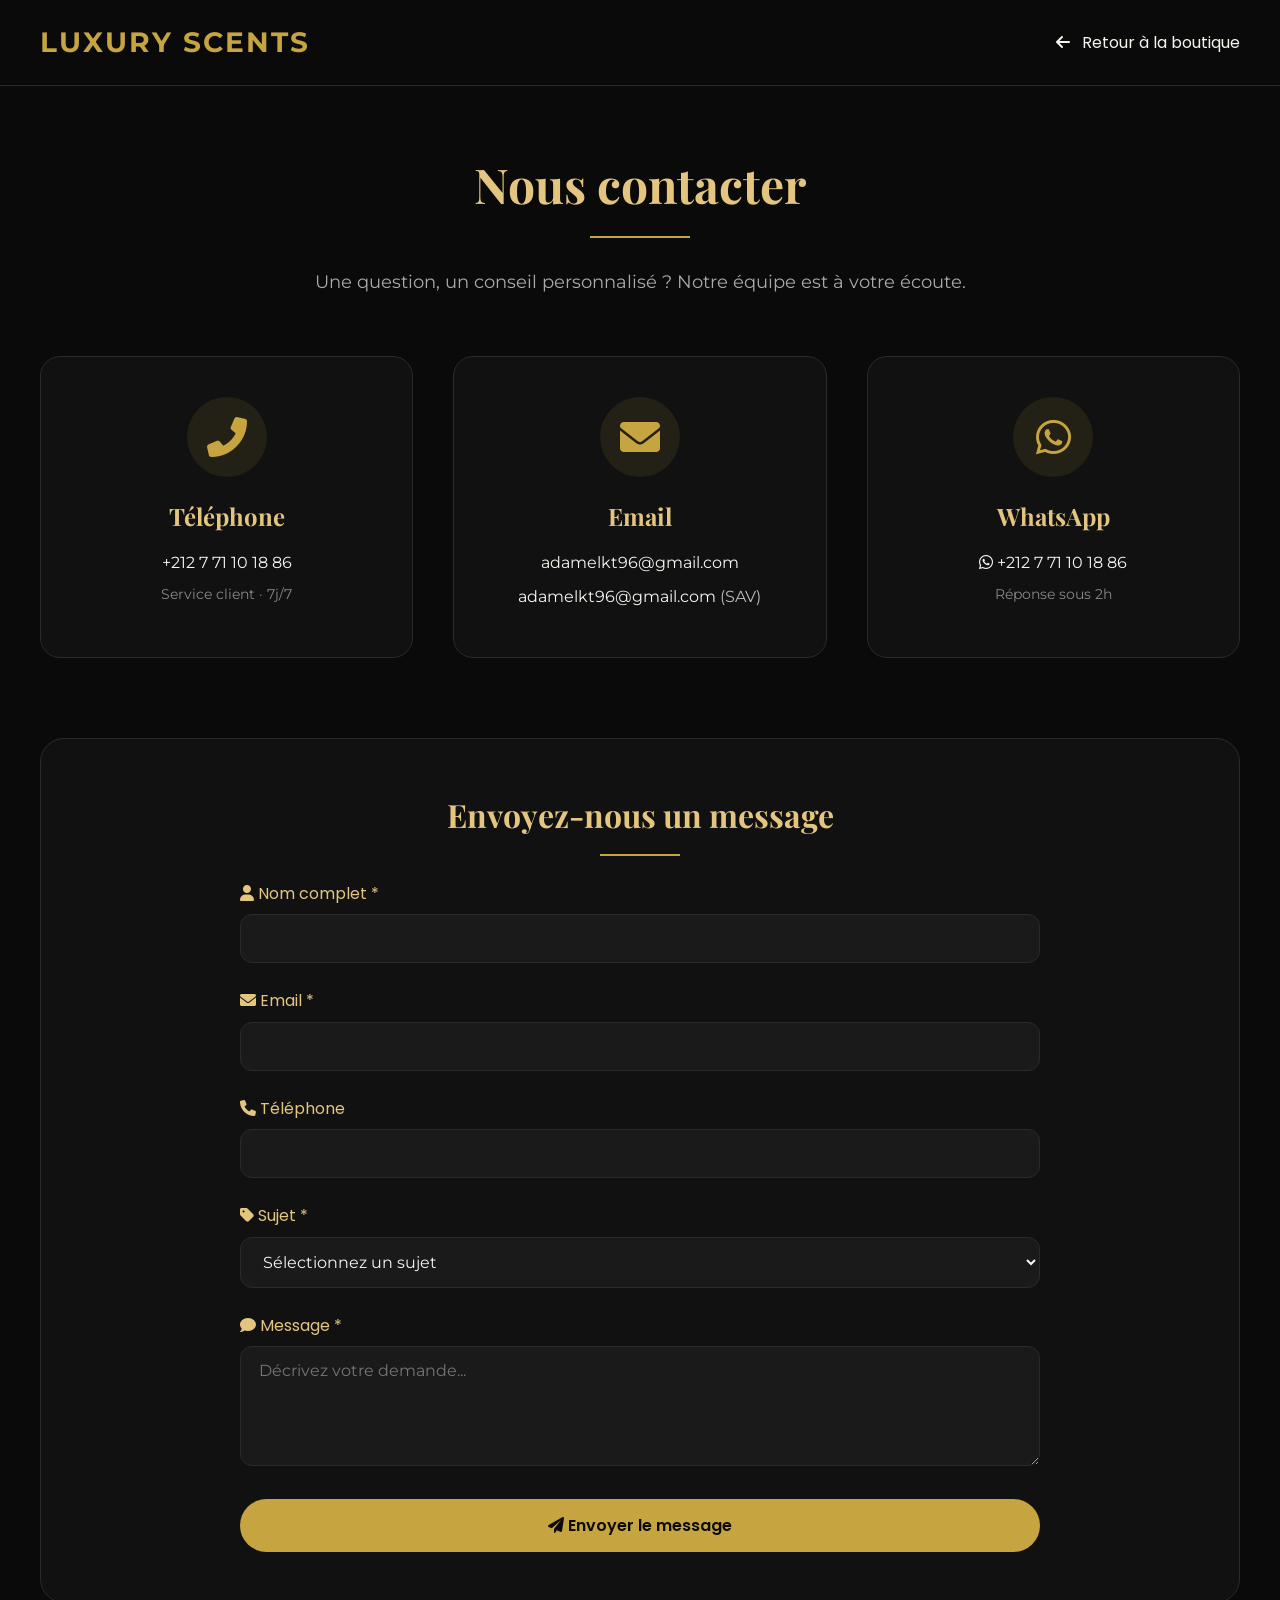
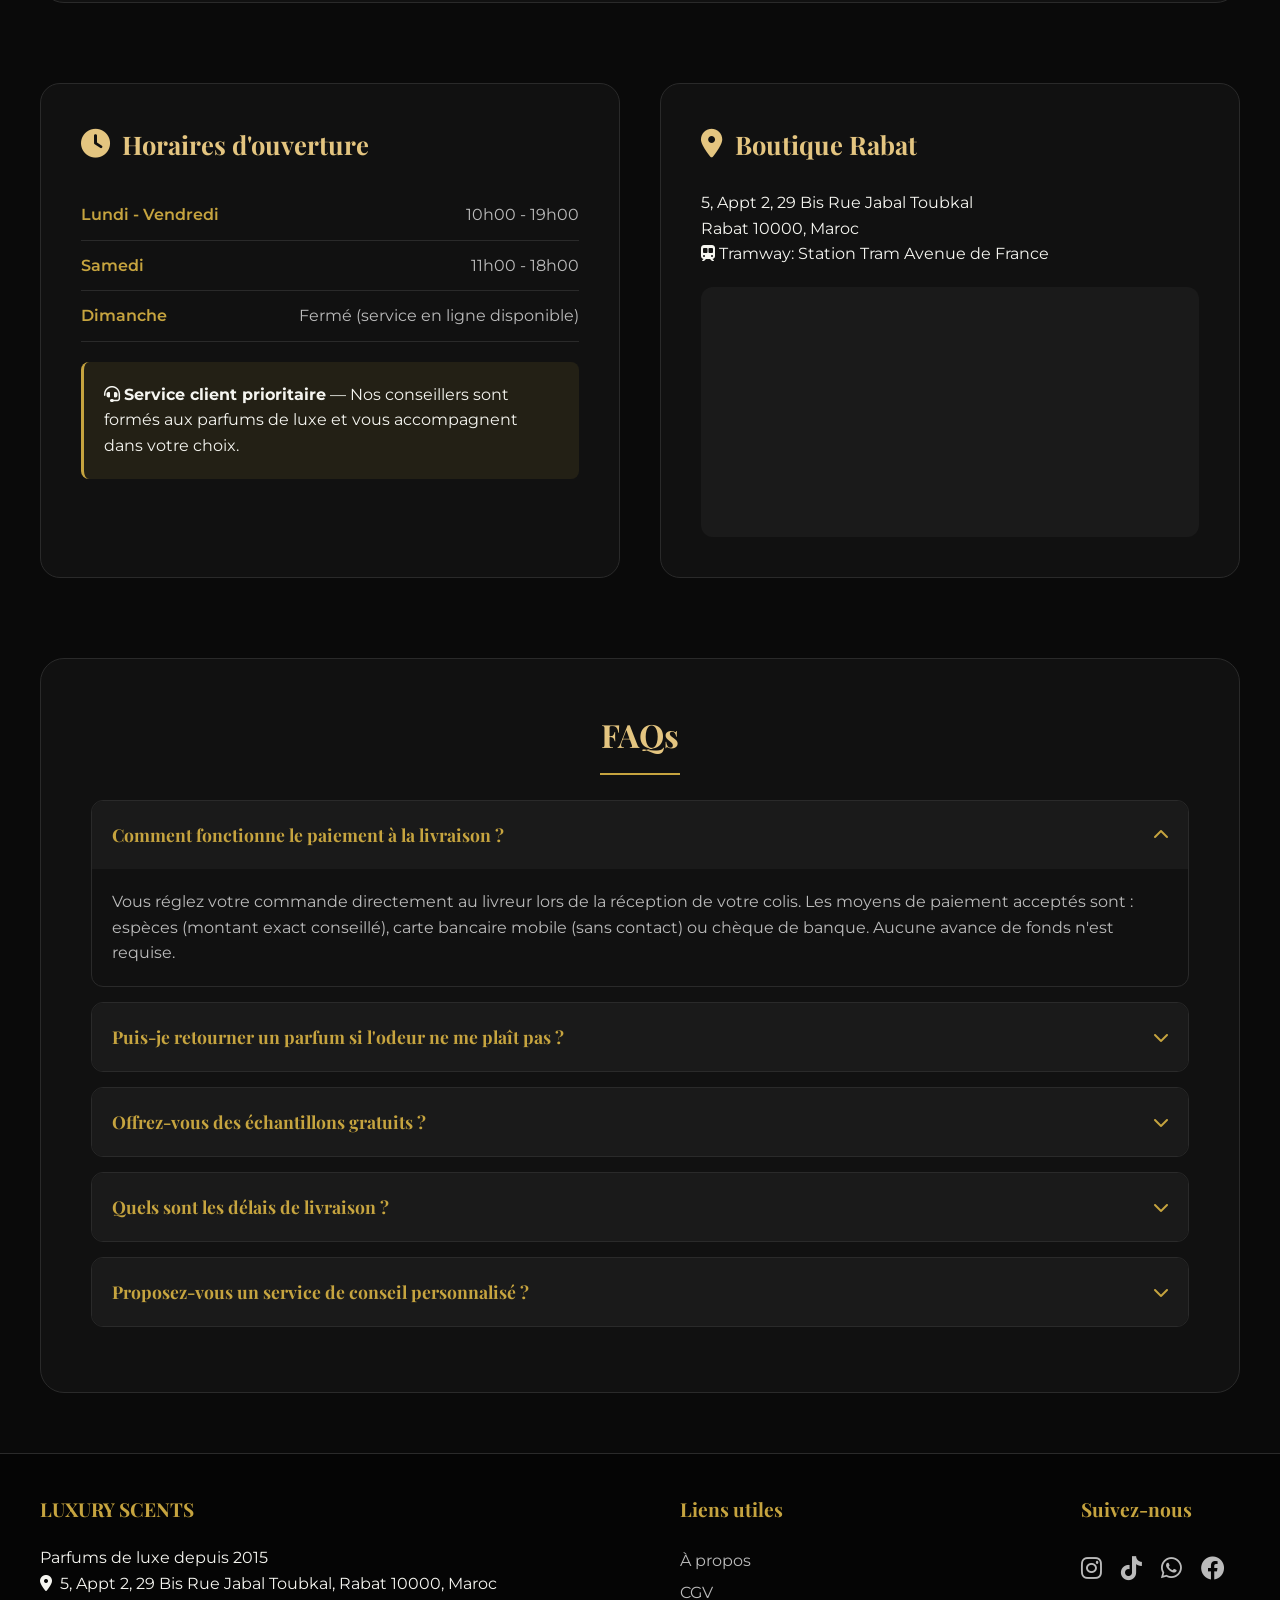
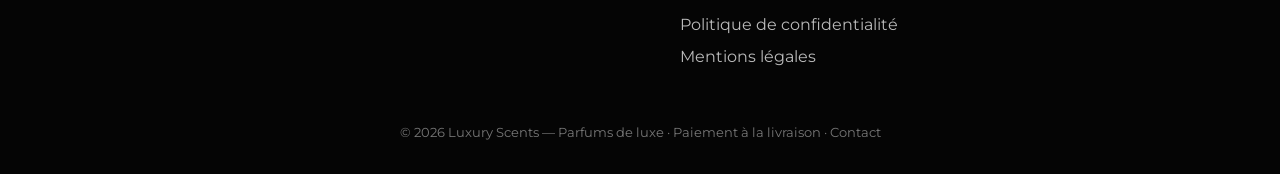
==== contact.html @ 3d1fc806 "first commit" ====
<!DOCTYPE html>
<html lang="fr">
<head>
    <meta charset="UTF-8">
    <meta name="viewport" content="width=device-width, initial-scale=1.0, user-scalable=yes">
    <title>Contact - Luxury Scents | Parfums de luxe</title>
    <!-- Google Fonts -->
    <link href="https://fonts.googleapis.com/css2?family=Playfair+Display:wght@400;500;600;700;800;900&family=Montserrat:wght@300;400;500;600;700&family=Poppins:wght@400;500;600;700&display=swap" rel="stylesheet">
    <!-- Font Awesome -->
    <link rel="stylesheet" href="https://cdnjs.cloudflare.com/ajax/libs/font-awesome/6.0.0-beta3/css/all.min.css">
    <!-- Swiper JS (pour la galerie éventuelle) -->
    <link rel="stylesheet" href="https://cdn.jsdelivr.net/npm/swiper@11/swiper-bundle.min.css" />
    <style>
        * {
            margin: 0;
            padding: 0;
            box-sizing: border-box;
        }

        body {
            background-color: #0A0A0A;
            color: #F5F5F0;
            font-family: 'Montserrat', sans-serif;
            line-height: 1.6;
        }

        h1, h2, h3, h4 {
            font-family: 'Playfair Display', serif;
        }

        /* HEADER */
        header {
            background: #0A0A0A;
            padding: 20px 40px;
            border-bottom: 1px solid #2A2A2A;
            position: sticky;
            top: 0;
            z-index: 100;
        }

        .navbar {
            display: flex;
            justify-content: space-between;
            align-items: center;
            flex-wrap: wrap;
            max-width: 1400px;
            margin: 0 auto;
        }

        .logo {
            font-size: 28px;
            font-weight: 700;
            letter-spacing: 2px;
            color: #C6A43F;
            text-decoration: none;
        }

        .logo:hover {
            color: #E4C580;
        }

        .back-link {
            color: #F5F5F0;
            text-decoration: none;
            font-family: 'Poppins', sans-serif;
            transition: 0.3s;
        }

        .back-link:hover {
            color: #C6A43F;
        }

        .back-link i {
            margin-right: 8px;
        }

        /* MAIN CONTENT */
        .contact-container {
            max-width: 1400px;
            margin: 60px auto;
            padding: 0 40px;
        }

        /* EN-TÊTE PAGE CONTACT */
        .contact-header {
            text-align: center;
            margin-bottom: 60px;
        }

        .contact-header h1 {
            font-size: 3rem;
            color: #E4C580;
            margin-bottom: 15px;
            position: relative;
            display: inline-block;
        }

        .contact-header h1:after {
            content: '';
            position: absolute;
            bottom: -15px;
            left: 50%;
            transform: translateX(-50%);
            width: 100px;
            height: 2px;
            background: #C6A43F;
        }

        .contact-header p {
            margin-top: 30px;
            color: #aaa;
            font-size: 1.1rem;
        }

        /* GRILLE CONTACT */
        .contact-grid {
            display: grid;
            grid-template-columns: repeat(3, 1fr);
            gap: 40px;
            margin-bottom: 80px;
        }

        .contact-card {
            background: #111111;
            border-radius: 20px;
            padding: 40px 30px;
            text-align: center;
            border: 1px solid #2A2A2A;
            transition: 0.3s;
        }

        .contact-card:hover {
            transform: translateY(-8px);
            border-color: #C6A43F;
            box-shadow: 0 20px 30px rgba(0,0,0,0.5);
        }

        .contact-icon {
            width: 80px;
            height: 80px;
            background: rgba(198, 164, 63, 0.1);
            border-radius: 50%;
            display: flex;
            align-items: center;
            justify-content: center;
            margin: 0 auto 20px;
        }

        .contact-icon i {
            font-size: 2.5rem;
            color: #C6A43F;
        }

        .contact-card h3 {
            font-size: 1.5rem;
            color: #E4C580;
            margin-bottom: 15px;
        }

        .contact-card p {
            color: #bbb;
            margin-bottom: 8px;
        }

        .contact-card a {
            color: #F5F5F0;
            text-decoration: none;
            transition: 0.3s;
        }

        .contact-card a:hover {
            color: #C6A43F;
        }

        /* FORMULAIRE DE CONTACT */
        .form-section {
            background: #111111;
            border-radius: 24px;
            padding: 50px;
            border: 1px solid #2A2A2A;
            margin-bottom: 80px;
        }

        .form-section h2 {
            text-align: center;
            color: #E4C580;
            font-size: 2rem;
            margin-bottom: 40px;
            position: relative;
            display: inline-block;
            width: 100%;
        }

        .form-section h2:after {
            content: '';
            position: absolute;
            bottom: -15px;
            left: 50%;
            transform: translateX(-50%);
            width: 80px;
            height: 2px;
            background: #C6A43F;
        }

        .contact-form {
            max-width: 800px;
            margin: 0 auto;
        }

        .form-group {
            margin-bottom: 25px;
        }

        .form-group label {
            display: block;
            margin-bottom: 8px;
            font-family: 'Poppins', sans-serif;
            color: #E4C580;
        }

        .form-group input,
        .form-group select,
        .form-group textarea {
            width: 100%;
            padding: 14px 18px;
            background: #1A1A1A;
            border: 1px solid #2A2A2A;
            border-radius: 12px;
            color: #F5F5F0;
            font-family: 'Montserrat', sans-serif;
            font-size: 1rem;
            transition: 0.3s;
        }

        .form-group input:focus,
        .form-group select:focus,
        .form-group textarea:focus {
            outline: none;
            border-color: #C6A43F;
            box-shadow: 0 0 0 3px rgba(198, 164, 63, 0.2);
        }

        .form-group textarea {
            resize: vertical;
            min-height: 120px;
        }

        .btn-submit {
            background: #C6A43F;
            color: #0A0A0A;
            padding: 14px 40px;
            border: none;
            border-radius: 40px;
            font-family: 'Poppins', sans-serif;
            font-weight: 600;
            font-size: 1rem;
            cursor: pointer;
            transition: 0.3s;
            width: 100%;
        }

        .btn-submit:hover {
            background: #E4C580;
            transform: translateY(-2px);
            box-shadow: 0 5px 15px rgba(198, 164, 63, 0.3);
        }

        /* HORAIRES ET BOUTIQUE */
        .info-section {
            display: grid;
            grid-template-columns: repeat(2, 1fr);
            gap: 40px;
            margin-bottom: 80px;
        }

        .info-box {
            background: #111111;
            border-radius: 20px;
            padding: 40px;
            border: 1px solid #2A2A2A;
        }

        .info-box h3 {
            color: #E4C580;
            font-size: 1.6rem;
            margin-bottom: 25px;
            display: flex;
            align-items: center;
            gap: 12px;
        }

        .info-box h3 i {
            font-size: 1.8rem;
        }

        .schedule-item {
            display: flex;
            justify-content: space-between;
            padding: 12px 0;
            border-bottom: 1px solid #2A2A2A;
        }

        .schedule-day {
            font-weight: 600;
            color: #C6A43F;
        }

        .schedule-hours {
            color: #bbb;
        }

        .highlight {
            background: rgba(198, 164, 63, 0.1);
            border-left: 3px solid #C6A43F;
            padding: 20px;
            margin-top: 20px;
            border-radius: 8px;
        }

        .map-container {
            width: 100%;
            height: 250px;
            background: #1A1A1A;
            border-radius: 12px;
            margin-top: 20px;
            overflow: hidden;
        }

        .map-container iframe {
            width: 100%;
            height: 100%;
            border: 0;
        }

        /* FAQ ACCORDION */
        .faq-section {
            background: #111111;
            border-radius: 24px;
            padding: 50px;
            border: 1px solid #2A2A2A;
        }

        .faq-section h2 {
            text-align: center;
            color: #E4C580;
            font-size: 2rem;
            margin-bottom: 40px;
            position: relative;
            display: inline-block;
            width: 100%;
        }

        .faq-section h2:after {
            content: '';
            position: absolute;
            bottom: -15px;
            left: 50%;
            transform: translateX(-50%);
            width: 80px;
            height: 2px;
            background: #C6A43F;
        }

        .faq-item {
            margin-bottom: 15px;
            border: 1px solid #2A2A2A;
            border-radius: 12px;
            overflow: hidden;
        }

        .faq-question {
            background: #1A1A1A;
            padding: 20px;
            cursor: pointer;
            display: flex;
            justify-content: space-between;
            align-items: center;
            transition: 0.3s;
        }

        .faq-question:hover {
            background: #222;
        }

        .faq-question h4 {
            color: #C6A43F;
            font-size: 1.1rem;
        }

        .faq-question i {
            color: #C6A43F;
            transition: 0.3s;
        }

        .faq-answer {
            padding: 0 20px;
            max-height: 0;
            overflow: hidden;
            transition: 0.3s;
            color: #bbb;
        }

        .faq-item.active .faq-answer {
            padding: 20px;
            max-height: 300px;
        }

        .faq-item.active .faq-question i {
            transform: rotate(180deg);
        }

        /* FOOTER */
        footer {
            background: #050505;
            padding: 40px 40px 30px;
            margin-top: 60px;
            border-top: 1px solid #2A2A2A;
        }

        .footer-content {
            display: flex;
            flex-wrap: wrap;
            justify-content: space-between;
            gap: 40px;
            max-width: 1400px;
            margin: 0 auto;
        }

        .footer-col h4 {
            color: #C6A43F;
            margin-bottom: 20px;
            font-size: 1.2rem;
        }

        .footer-col ul {
            list-style: none;
        }

        .footer-col li, .footer-col a {
            color: #bbb;
            text-decoration: none;
            line-height: 2;
            transition: 0.2s;
        }

        .footer-col a:hover {
            color: #E4C580;
        }

        .social-icons a {
            margin-right: 15px;
            font-size: 1.5rem;
        }

        .copyright {
            text-align: center;
            margin-top: 50px;
            font-size: 0.8rem;
            color: #777;
        }

        /* BOUTON RETOUR HAUT */
        .back-to-top {
            position: fixed;
            bottom: 30px;
            right: 30px;
            background: #C6A43F;
            color: #0A0A0A;
            width: 50px;
            height: 50px;
            border-radius: 50%;
            display: flex;
            align-items: center;
            justify-content: center;
            text-decoration: none;
            transition: 0.3s;
            opacity: 0;
            visibility: hidden;
            z-index: 999;
        }

        .back-to-top.show {
            opacity: 1;
            visibility: visible;
        }

        .back-to-top:hover {
            background: #E4C580;
            transform: translateY(-3px);
        }

        /* RESPONSIVE */
        @media (max-width: 1024px) {
            .contact-grid {
                grid-template-columns: repeat(2, 1fr);
            }
        }

        @media (max-width: 768px) {
            .contact-container {
                padding: 0 20px;
                margin: 40px auto;
            }
            
            .contact-header h1 {
                font-size: 2rem;
            }
            
            .contact-grid {
                grid-template-columns: 1fr;
                gap: 25px;
            }
            
            .form-section {
                padding: 30px 20px;
            }
            
            .info-section {
                grid-template-columns: 1fr;
            }
            
            .faq-section {
                padding: 30px 20px;
            }
            
            .navbar {
                flex-direction: column;
                gap: 15px;
                text-align: center;
            }
            
            .schedule-item {
                flex-direction: column;
                gap: 5px;
            }
        }
    </style>
</head>
<body>

<header>
    <div class="navbar">
        <a href="parfum.html" class="logo">LUXURY SCENTS</a>
        <a href="parfum.html" class="back-link"><i class="fas fa-arrow-left"></i> Retour à la boutique</a>
    </div>
</header>

<main class="contact-container">
    <div class="contact-header">
        <h1>Nous contacter</h1>
        <p>Une question, un conseil personnalisé ? Notre équipe est à votre écoute.</p>
    </div>

    <!-- CARTES DE CONTACT -->
    <div class="contact-grid">
        <div class="contact-card">
            <div class="contact-icon">
                <i class="fas fa-phone-alt"></i>
            </div>
            <h3>Téléphone</h3>
            <p><a href="tel:+33123456789">+212 7 71 10 18 86</a></p>
            <p style="font-size: 0.85rem; color: #888;">Service client · 7j/7</p>
        </div>

        <div class="contact-card">
            <div class="contact-icon">
                <i class="fas fa-envelope"></i>
            </div>
            <h3>Email</h3>
            <p><a href="mailto:contact@luxuryscents.com">adamelkt96@gmail.com</a></p>
            <p><a href="mailto:sav@luxuryscents.com">adamelkt96@gmail.com</a> (SAV)</p>
        </div>

        <div class="contact-card">
            <div class="contact-icon">
                <i class="fab fa-whatsapp"></i>
            </div>
            <h3>WhatsApp</h3>
<p>
    <a href="https://wa.me/212771101886" target="_blank" rel="noopener noreferrer">
        <i class="fab fa-whatsapp"></i> +212 7 71 10 18 86
    </a>
</p>            <p style="font-size: 0.85rem; color: #888;">Réponse sous 2h</p>
        </div>
    </div>

    <!-- FORMULAIRE DE CONTACT -->
    <div class="form-section">
        <h2>Envoyez-nous un message</h2>
        <form
    action="https://formsubmit.co/adamelkt96@gmail.com"
    method="POST"
    class="contact-form"
>

    <!-- Disable captcha (optional) -->
    <input type="hidden" name="_captcha" value="false">

    <!-- Redirect after successful submission -->
    <input type="hidden" name="_next" value="https://yourwebsite.com/thank-you.html">

    <div class="form-group">
        <label for="name"><i class="fas fa-user"></i> Nom complet *</label>
        <input type="text" id="name" name="Nom" required>
    </div>

    <div class="form-group">
        <label for="email"><i class="fas fa-envelope"></i> Email *</label>
        <input type="email" id="email" name="Email" required>
    </div>

    <div class="form-group">
        <label for="phone"><i class="fas fa-phone"></i> Téléphone</label>
        <input type="tel" id="phone" name="Téléphone">
    </div>

    <div class="form-group">
        <label for="subject"><i class="fas fa-tag"></i> Sujet *</label>
        <select id="subject" name="Sujet" required>
            <option value="">Sélectionnez un sujet</option>
            <option value="commande">Question sur une commande</option>
            <option value="produit">Conseil personnalisé</option>
            <option value="livraison">Livraison et paiement</option>
            <option value="retour">Retour et échange</option>
            <option value="partenariat">Partenariat ou presse</option>
            <option value="autre">Autre demande</option>
        </select>
    </div>

    <div class="form-group">
        <label for="message"><i class="fas fa-comment"></i> Message *</label>
        <textarea
            id="message"
            name="Message"
            required
            placeholder="Décrivez votre demande..."
        ></textarea>
    </div>

    <button type="submit" class="btn-submit">
        <i class="fas fa-paper-plane"></i> Envoyer le message
    </button>

</form>
    </div>

    <!-- INFOS COMPLÉMENTAIRES -->
    <div class="info-section">
        <div class="info-box">
            <h3><i class="fas fa-clock"></i> Horaires d'ouverture</h3>
            <div class="schedule-item">
                <span class="schedule-day">Lundi - Vendredi</span>
                <span class="schedule-hours">10h00 - 19h00</span>
            </div>
            <div class="schedule-item">
                <span class="schedule-day">Samedi</span>
                <span class="schedule-hours">11h00 - 18h00</span>
            </div>
            <div class="schedule-item">
                <span class="schedule-day">Dimanche</span>
                <span class="schedule-hours">Fermé (service en ligne disponible)</span>
            </div>
            <div class="highlight">
                <p><i class="fas fa-headset"></i> <strong>Service client prioritaire</strong> — Nos conseillers sont formés aux parfums de luxe et vous accompagnent dans votre choix.</p>
            </div>
        </div>

        <div class="info-box">
            <h3><i class="fas fa-map-marker-alt"></i> Boutique Rabat</h3>
            <p>5,  Appt 2, 29 Bis Rue Jabal Toubkal</p>
            <p>Rabat 10000, Maroc</p>
            <p><i class="fas fa-subway"></i> Tramway: Station Tram Avenue de France</p>
            <div class="map-container">
                <iframe src="https://www.google.com/maps/embed?pb=!1m18!1m12!1m3!1d3307.8508107086122!2d-6.853825251521239!3d33.9963656042308!2m3!1f0!2f0!3f0!3m2!1i1024!2i768!4f13.1!3m3!1m2!1s0xda76ddd24ef609b%3A0x3499fdc62dab648c!2sTUCOSO%20ACADEMY!5e0!3m2!1sfr!2sfr!4v1780842567559!5m2!1sfr!2sfr" width="600" height="450" style="border:0;" allowfullscreen="" loading="lazy" referrerpolicy="no-referrer-when-downgrade"></iframe>
            </div>
        </div>
    </div>

    <!-- FAQ SECTION -->
    <div class="faq-section">
        <h2>FAQs</h2>
        
        <div class="faq-item active">
            <div class="faq-question">
                <h4>Comment fonctionne le paiement à la livraison ?</h4>
                <i class="fas fa-chevron-down"></i>
            </div>
            <div class="faq-answer">
                <p>Vous réglez votre commande directement au livreur lors de la réception de votre colis. Les moyens de paiement acceptés sont : espèces (montant exact conseillé), carte bancaire mobile (sans contact) ou chèque de banque. Aucune avance de fonds n'est requise.</p>
            </div>
        </div>

        <div class="faq-item">
            <div class="faq-question">
                <h4>Puis-je retourner un parfum si l'odeur ne me plaît pas ?</h4>
                <i class="fas fa-chevron-down"></i>
            </div>
            <div class="faq-answer">
                <p>Oui, vous bénéficiez d'un délai de rétractation de 14 jours à compter de la réception. Le parfum doit être retourné dans son emballage d'origine, non utilisé (opercule intact). Les frais de retour sont à votre charge sauf produit défectueux.</p>
            </div>
        </div>

        <div class="faq-item">
            <div class="faq-question">
                <h4>Offrez-vous des échantillons gratuits ?</h4>
                <i class="fas fa-chevron-down"></i>
            </div>
            <div class="faq-answer">
                <p>Oui, pour toute commande supérieure à 150€, nous offrons deux échantillons au choix. Vous pouvez également acheter des coffrets découverte à partir de 29€ pour tester nos créations avant d'acheter le flacon complet.</p>
            </div>
        </div>

        <div class="faq-item">
            <div class="faq-question">
                <h4>Quels sont les délais de livraison ?</h4>
                <i class="fas fa-chevron-down"></i>
            </div>
            <div class="faq-answer">
                <p>Livraison express : 24h à 48h en France métropolitaine, 48h à 72h pour la Belgique, la Suisse et le Luxembourg. Vous êtes informé par SMS et email du créneau horaire de passage.</p>
            </div>
        </div>

        <div class="faq-item">
            <div class="faq-question">
                <h4>Proposez-vous un service de conseil personnalisé ?</h4>
                <i class="fas fa-chevron-down"></i>
            </div>
            <div class="faq-answer">
                <p>Absolument ! Nos "nez experts" sont à votre disposition par téléphone ou WhatsApp. Remplissez simplement le formulaire avec la mention "Conseil personnalisé" et nous vous rappellerons dans l'heure.</p>
            </div>
        </div>
    </div>
</main>

<footer>
    <div class="footer-content">
        <div class="footer-col">
            <h4>LUXURY SCENTS</h4>
            <p>Parfums de luxe depuis 2015</p>
            <p><i class="fas fa-map-marker-alt"></i>&nbsp;&nbsp;5, Appt 2, 29 Bis Rue Jabal Toubkal, Rabat 10000, Maroc</p>
        </div>
        <div class="footer-col">
            <h4>Liens utiles</h4>
            <ul>
                <li><a href="#">À propos</a></li>
                <li><a href="cgv.html">CGV</a></li>
                <li><a href="#">Politique de confidentialité</a></li>
                <li><a href="#">Mentions légales</a></li>
            </ul>
        </div>
        <div class="footer-col">
            <h4>Suivez-nous</h4>
            <div class="social-icons">
                <a href="#"><i class="fab fa-instagram"></i></a>
                <a href="#"><i class="fab fa-tiktok"></i></a>
                <a href="https://wa.me/212771101886" target="_blank"><i class="fab fa-whatsapp"></i></a>
                <a href="https://www.facebook.com/parfumeurwalid.ma/" target="_blank"><i class="fab fa-facebook"></i></a>
            </div>
        </div>
    </div>
    <div class="copyright">© 2026 Luxury Scents — Parfums de luxe · Paiement à la livraison · Contact</div>
</footer>

<a href="#" class="back-to-top" id="backToTop">
    <i class="fas fa-chevron-up"></i>
</a>

<script>
    // Back to top button
    const backToTop = document.getElementById('backToTop');
    
    window.addEventListener('scroll', () => {
        if (window.scrollY > 300) {
            backToTop.classList.add('show');
        } else {
            backToTop.classList.remove('show');
        }
    });
    
    backToTop.addEventListener('click', (e) => {
        e.preventDefault();
        window.scrollTo({ top: 0, behavior: 'smooth' });
    });

    // FAQ Accordion
    const faqItems = document.querySelectorAll('.faq-item');
    faqItems.forEach(item => {
        const question = item.querySelector('.faq-question');
        question.addEventListener('click', () => {
            item.classList.toggle('active');
        });
    });

    // Formulaire de contact (simulation)
    const contactForm = document.getElementById('contactForm');
    contactForm.addEventListener('submit', (e) => {
        e.preventDefault();
        const name = document.getElementById('name').value;
        alert(`✨ Merci ${name} ! Votre message a bien été envoyé. Notre équipe vous répondra sous 24h (ouvertures incluses).`);
        contactForm.reset();
    });
</script>

</body>
</html>
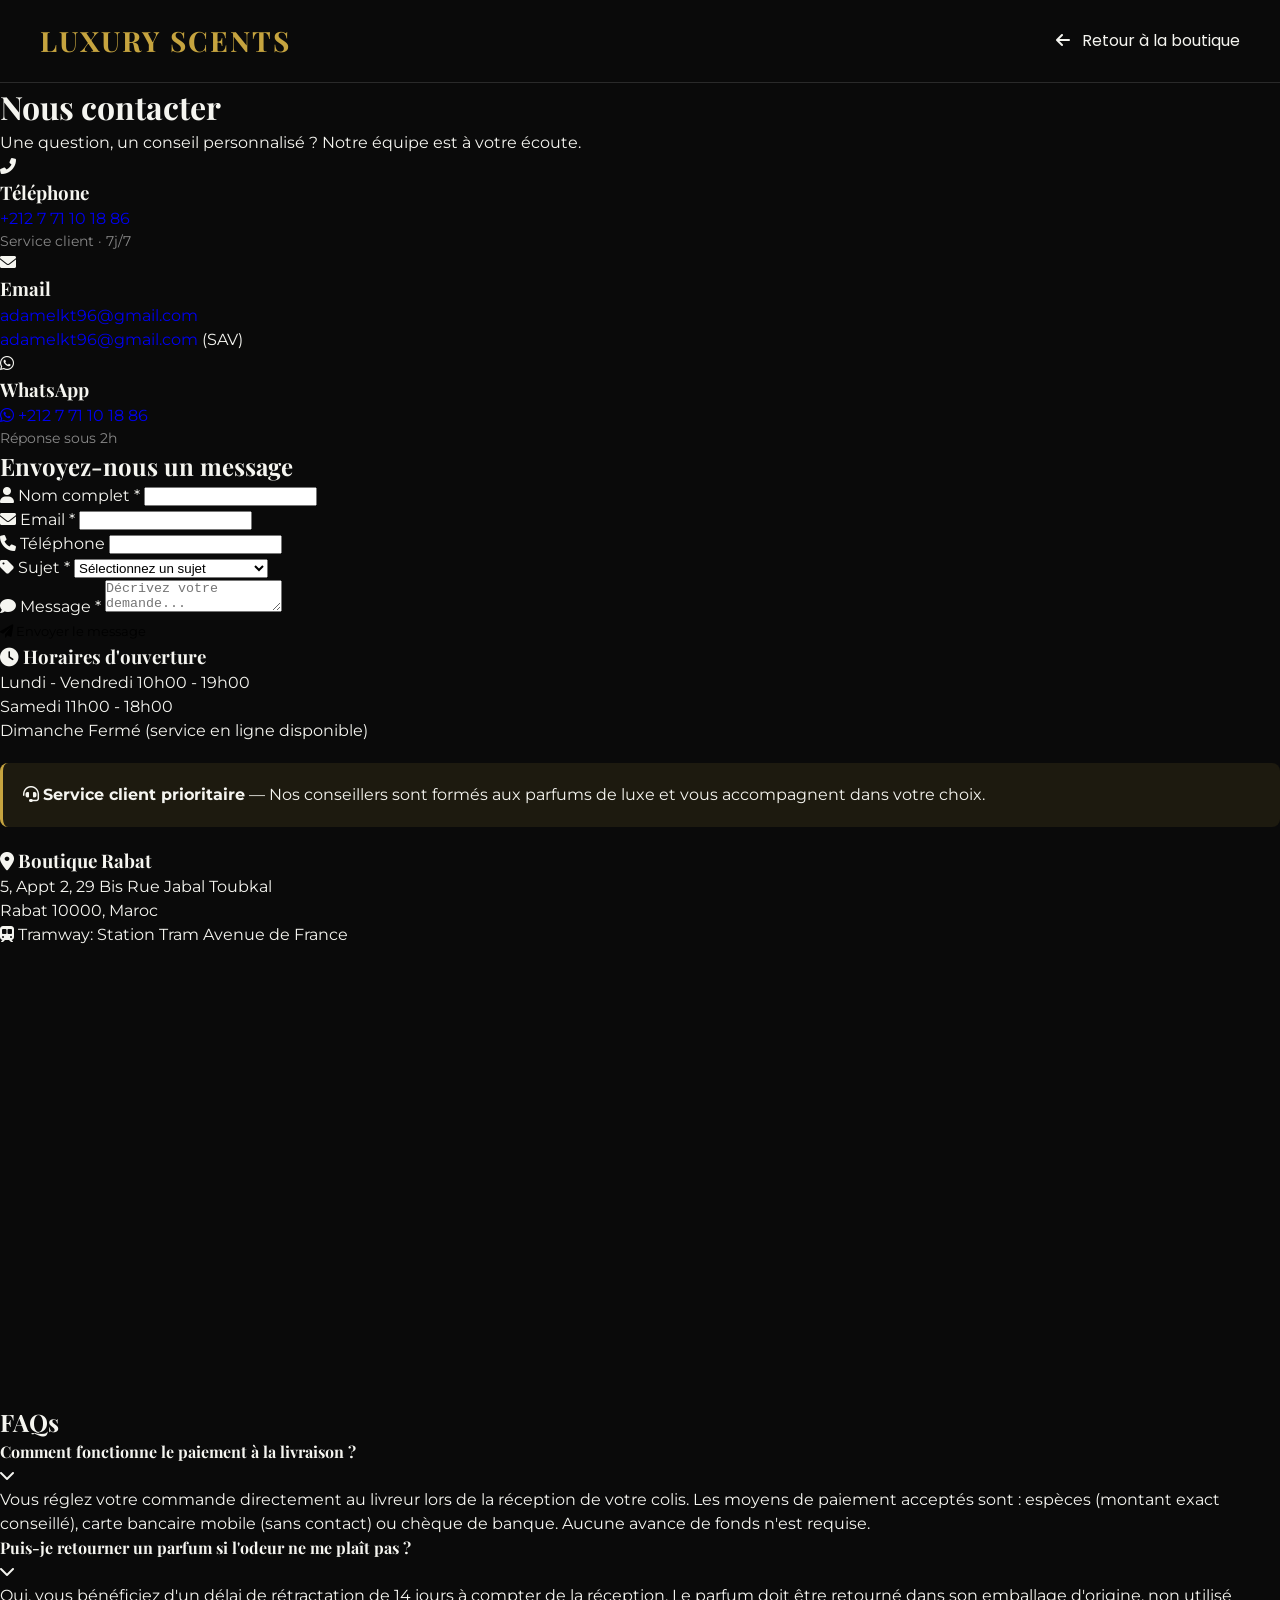
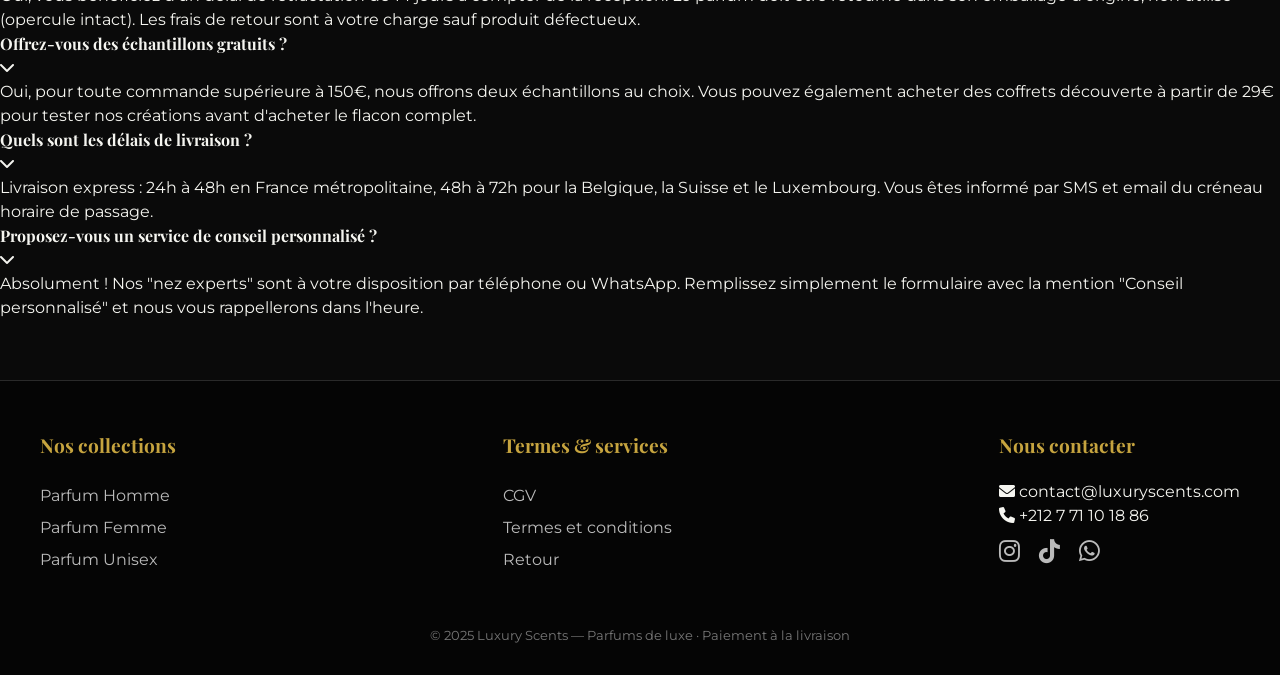
==== commit 28c83cf6: "thrid commit" ====
--- a/contact.html
+++ b/contact.html
@@ -10,531 +10,7 @@
     <link rel="stylesheet" href="https://cdnjs.cloudflare.com/ajax/libs/font-awesome/6.0.0-beta3/css/all.min.css">
     <!-- Swiper JS (pour la galerie éventuelle) -->
     <link rel="stylesheet" href="https://cdn.jsdelivr.net/npm/swiper@11/swiper-bundle.min.css" />
-    <style>
-        * {
-            margin: 0;
-            padding: 0;
-            box-sizing: border-box;
-        }
-
-        body {
-            background-color: #0A0A0A;
-            color: #F5F5F0;
-            font-family: 'Montserrat', sans-serif;
-            line-height: 1.6;
-        }
-
-        h1, h2, h3, h4 {
-            font-family: 'Playfair Display', serif;
-        }
-
-        /* HEADER */
-        header {
-            background: #0A0A0A;
-            padding: 20px 40px;
-            border-bottom: 1px solid #2A2A2A;
-            position: sticky;
-            top: 0;
-            z-index: 100;
-        }
-
-        .navbar {
-            display: flex;
-            justify-content: space-between;
-            align-items: center;
-            flex-wrap: wrap;
-            max-width: 1400px;
-            margin: 0 auto;
-        }
-
-        .logo {
-            font-size: 28px;
-            font-weight: 700;
-            letter-spacing: 2px;
-            color: #C6A43F;
-            text-decoration: none;
-        }
-
-        .logo:hover {
-            color: #E4C580;
-        }
-
-        .back-link {
-            color: #F5F5F0;
-            text-decoration: none;
-            font-family: 'Poppins', sans-serif;
-            transition: 0.3s;
-        }
-
-        .back-link:hover {
-            color: #C6A43F;
-        }
-
-        .back-link i {
-            margin-right: 8px;
-        }
-
-        /* MAIN CONTENT */
-        .contact-container {
-            max-width: 1400px;
-            margin: 60px auto;
-            padding: 0 40px;
-        }
-
-        /* EN-TÊTE PAGE CONTACT */
-        .contact-header {
-            text-align: center;
-            margin-bottom: 60px;
-        }
-
-        .contact-header h1 {
-            font-size: 3rem;
-            color: #E4C580;
-            margin-bottom: 15px;
-            position: relative;
-            display: inline-block;
-        }
-
-        .contact-header h1:after {
-            content: '';
-            position: absolute;
-            bottom: -15px;
-            left: 50%;
-            transform: translateX(-50%);
-            width: 100px;
-            height: 2px;
-            background: #C6A43F;
-        }
-
-        .contact-header p {
-            margin-top: 30px;
-            color: #aaa;
-            font-size: 1.1rem;
-        }
-
-        /* GRILLE CONTACT */
-        .contact-grid {
-            display: grid;
-            grid-template-columns: repeat(3, 1fr);
-            gap: 40px;
-            margin-bottom: 80px;
-        }
-
-        .contact-card {
-            background: #111111;
-            border-radius: 20px;
-            padding: 40px 30px;
-            text-align: center;
-            border: 1px solid #2A2A2A;
-            transition: 0.3s;
-        }
-
-        .contact-card:hover {
-            transform: translateY(-8px);
-            border-color: #C6A43F;
-            box-shadow: 0 20px 30px rgba(0,0,0,0.5);
-        }
-
-        .contact-icon {
-            width: 80px;
-            height: 80px;
-            background: rgba(198, 164, 63, 0.1);
-            border-radius: 50%;
-            display: flex;
-            align-items: center;
-            justify-content: center;
-            margin: 0 auto 20px;
-        }
-
-        .contact-icon i {
-            font-size: 2.5rem;
-            color: #C6A43F;
-        }
-
-        .contact-card h3 {
-            font-size: 1.5rem;
-            color: #E4C580;
-            margin-bottom: 15px;
-        }
-
-        .contact-card p {
-            color: #bbb;
-            margin-bottom: 8px;
-        }
-
-        .contact-card a {
-            color: #F5F5F0;
-            text-decoration: none;
-            transition: 0.3s;
-        }
-
-        .contact-card a:hover {
-            color: #C6A43F;
-        }
-
-        /* FORMULAIRE DE CONTACT */
-        .form-section {
-            background: #111111;
-            border-radius: 24px;
-            padding: 50px;
-            border: 1px solid #2A2A2A;
-            margin-bottom: 80px;
-        }
-
-        .form-section h2 {
-            text-align: center;
-            color: #E4C580;
-            font-size: 2rem;
-            margin-bottom: 40px;
-            position: relative;
-            display: inline-block;
-            width: 100%;
-        }
-
-        .form-section h2:after {
-            content: '';
-            position: absolute;
-            bottom: -15px;
-            left: 50%;
-            transform: translateX(-50%);
-            width: 80px;
-            height: 2px;
-            background: #C6A43F;
-        }
-
-        .contact-form {
-            max-width: 800px;
-            margin: 0 auto;
-        }
-
-        .form-group {
-            margin-bottom: 25px;
-        }
-
-        .form-group label {
-            display: block;
-            margin-bottom: 8px;
-            font-family: 'Poppins', sans-serif;
-            color: #E4C580;
-        }
-
-        .form-group input,
-        .form-group select,
-        .form-group textarea {
-            width: 100%;
-            padding: 14px 18px;
-            background: #1A1A1A;
-            border: 1px solid #2A2A2A;
-            border-radius: 12px;
-            color: #F5F5F0;
-            font-family: 'Montserrat', sans-serif;
-            font-size: 1rem;
-            transition: 0.3s;
-        }
-
-        .form-group input:focus,
-        .form-group select:focus,
-        .form-group textarea:focus {
-            outline: none;
-            border-color: #C6A43F;
-            box-shadow: 0 0 0 3px rgba(198, 164, 63, 0.2);
-        }
-
-        .form-group textarea {
-            resize: vertical;
-            min-height: 120px;
-        }
-
-        .btn-submit {
-            background: #C6A43F;
-            color: #0A0A0A;
-            padding: 14px 40px;
-            border: none;
-            border-radius: 40px;
-            font-family: 'Poppins', sans-serif;
-            font-weight: 600;
-            font-size: 1rem;
-            cursor: pointer;
-            transition: 0.3s;
-            width: 100%;
-        }
-
-        .btn-submit:hover {
-            background: #E4C580;
-            transform: translateY(-2px);
-            box-shadow: 0 5px 15px rgba(198, 164, 63, 0.3);
-        }
-
-        /* HORAIRES ET BOUTIQUE */
-        .info-section {
-            display: grid;
-            grid-template-columns: repeat(2, 1fr);
-            gap: 40px;
-            margin-bottom: 80px;
-        }
-
-        .info-box {
-            background: #111111;
-            border-radius: 20px;
-            padding: 40px;
-            border: 1px solid #2A2A2A;
-        }
-
-        .info-box h3 {
-            color: #E4C580;
-            font-size: 1.6rem;
-            margin-bottom: 25px;
-            display: flex;
-            align-items: center;
-            gap: 12px;
-        }
-
-        .info-box h3 i {
-            font-size: 1.8rem;
-        }
-
-        .schedule-item {
-            display: flex;
-            justify-content: space-between;
-            padding: 12px 0;
-            border-bottom: 1px solid #2A2A2A;
-        }
-
-        .schedule-day {
-            font-weight: 600;
-            color: #C6A43F;
-        }
-
-        .schedule-hours {
-            color: #bbb;
-        }
-
-        .highlight {
-            background: rgba(198, 164, 63, 0.1);
-            border-left: 3px solid #C6A43F;
-            padding: 20px;
-            margin-top: 20px;
-            border-radius: 8px;
-        }
-
-        .map-container {
-            width: 100%;
-            height: 250px;
-            background: #1A1A1A;
-            border-radius: 12px;
-            margin-top: 20px;
-            overflow: hidden;
-        }
-
-        .map-container iframe {
-            width: 100%;
-            height: 100%;
-            border: 0;
-        }
-
-        /* FAQ ACCORDION */
-        .faq-section {
-            background: #111111;
-            border-radius: 24px;
-            padding: 50px;
-            border: 1px solid #2A2A2A;
-        }
-
-        .faq-section h2 {
-            text-align: center;
-            color: #E4C580;
-            font-size: 2rem;
-            margin-bottom: 40px;
-            position: relative;
-            display: inline-block;
-            width: 100%;
-        }
-
-        .faq-section h2:after {
-            content: '';
-            position: absolute;
-            bottom: -15px;
-            left: 50%;
-            transform: translateX(-50%);
-            width: 80px;
-            height: 2px;
-            background: #C6A43F;
-        }
-
-        .faq-item {
-            margin-bottom: 15px;
-            border: 1px solid #2A2A2A;
-            border-radius: 12px;
-            overflow: hidden;
-        }
-
-        .faq-question {
-            background: #1A1A1A;
-            padding: 20px;
-            cursor: pointer;
-            display: flex;
-            justify-content: space-between;
-            align-items: center;
-            transition: 0.3s;
-        }
-
-        .faq-question:hover {
-            background: #222;
-        }
-
-        .faq-question h4 {
-            color: #C6A43F;
-            font-size: 1.1rem;
-        }
-
-        .faq-question i {
-            color: #C6A43F;
-            transition: 0.3s;
-        }
-
-        .faq-answer {
-            padding: 0 20px;
-            max-height: 0;
-            overflow: hidden;
-            transition: 0.3s;
-            color: #bbb;
-        }
-
-        .faq-item.active .faq-answer {
-            padding: 20px;
-            max-height: 300px;
-        }
-
-        .faq-item.active .faq-question i {
-            transform: rotate(180deg);
-        }
-
-        /* FOOTER */
-        footer {
-            background: #050505;
-            padding: 40px 40px 30px;
-            margin-top: 60px;
-            border-top: 1px solid #2A2A2A;
-        }
-
-        .footer-content {
-            display: flex;
-            flex-wrap: wrap;
-            justify-content: space-between;
-            gap: 40px;
-            max-width: 1400px;
-            margin: 0 auto;
-        }
-
-        .footer-col h4 {
-            color: #C6A43F;
-            margin-bottom: 20px;
-            font-size: 1.2rem;
-        }
-
-        .footer-col ul {
-            list-style: none;
-        }
-
-        .footer-col li, .footer-col a {
-            color: #bbb;
-            text-decoration: none;
-            line-height: 2;
-            transition: 0.2s;
-        }
-
-        .footer-col a:hover {
-            color: #E4C580;
-        }
-
-        .social-icons a {
-            margin-right: 15px;
-            font-size: 1.5rem;
-        }
-
-        .copyright {
-            text-align: center;
-            margin-top: 50px;
-            font-size: 0.8rem;
-            color: #777;
-        }
-
-        /* BOUTON RETOUR HAUT */
-        .back-to-top {
-            position: fixed;
-            bottom: 30px;
-            right: 30px;
-            background: #C6A43F;
-            color: #0A0A0A;
-            width: 50px;
-            height: 50px;
-            border-radius: 50%;
-            display: flex;
-            align-items: center;
-            justify-content: center;
-            text-decoration: none;
-            transition: 0.3s;
-            opacity: 0;
-            visibility: hidden;
-            z-index: 999;
-        }
-
-        .back-to-top.show {
-            opacity: 1;
-            visibility: visible;
-        }
-
-        .back-to-top:hover {
-            background: #E4C580;
-            transform: translateY(-3px);
-        }
-
-        /* RESPONSIVE */
-        @media (max-width: 1024px) {
-            .contact-grid {
-                grid-template-columns: repeat(2, 1fr);
-            }
-        }
-
-        @media (max-width: 768px) {
-            .contact-container {
-                padding: 0 20px;
-                margin: 40px auto;
-            }
-            
-            .contact-header h1 {
-                font-size: 2rem;
-            }
-            
-            .contact-grid {
-                grid-template-columns: 1fr;
-                gap: 25px;
-            }
-            
-            .form-section {
-                padding: 30px 20px;
-            }
-            
-            .info-section {
-                grid-template-columns: 1fr;
-            }
-            
-            .faq-section {
-                padding: 30px 20px;
-            }
-            
-            .navbar {
-                flex-direction: column;
-                gap: 15px;
-                text-align: center;
-            }
-            
-            .schedule-item {
-                flex-direction: column;
-                gap: 5px;
-            }
-        }
-    </style>
+    <link rel="stylesheet" href="style.css">
 </head>
 <body>
 
@@ -587,11 +63,7 @@
     <!-- FORMULAIRE DE CONTACT -->
     <div class="form-section">
         <h2>Envoyez-nous un message</h2>
-        <form
-    action="https://formsubmit.co/adamelkt96@gmail.com"
-    method="POST"
-    class="contact-form"
->
+        <form class="contact-form" action="https://formsubmit.co/e49bbc7d17294a813bf38cd49cacb6ca" method="POST">
 
     <!-- Disable captcha (optional) -->
     <input type="hidden" name="_captcha" value="false">
@@ -732,33 +204,37 @@
     </div>
 </main>
 
+<!-- FOOTER -->
 <footer>
     <div class="footer-content">
         <div class="footer-col">
-            <h4>LUXURY SCENTS</h4>
-            <p>Parfums de luxe depuis 2015</p>
-            <p><i class="fas fa-map-marker-alt"></i>&nbsp;&nbsp;5, Appt 2, 29 Bis Rue Jabal Toubkal, Rabat 10000, Maroc</p>
+            <h4>Nos collections</h4>
+            <ul>
+                <li>Parfum Homme</li>
+                <li>Parfum Femme</li>
+                <li>Parfum Unisex</li>
+            </ul>
         </div>
         <div class="footer-col">
-            <h4>Liens utiles</h4>
+            <h4>Termes & services</h4>
             <ul>
-                <li><a href="#">À propos</a></li>
-                <li><a href="cgv.html">CGV</a></li>
-                <li><a href="#">Politique de confidentialité</a></li>
-                <li><a href="#">Mentions légales</a></li>
+                <li><a href="./cgv.html">CGV</a></li>
+                <li><a href="termes.html">Termes et conditions</a></li>
+                <li><a href="retour.html">Retour</a></li>
             </ul>
         </div>
         <div class="footer-col">
-            <h4>Suivez-nous</h4>
+            <h4>Nous contacter</h4>
+            <p><i class="fas fa-envelope"></i> contact@luxuryscents.com</p>
+            <p><i class="fas fa-phone"></i> +212 7 71 10 18 86</p>
             <div class="social-icons">
                 <a href="#"><i class="fab fa-instagram"></i></a>
                 <a href="#"><i class="fab fa-tiktok"></i></a>
-                <a href="https://wa.me/212771101886" target="_blank"><i class="fab fa-whatsapp"></i></a>
-                <a href="https://www.facebook.com/parfumeurwalid.ma/" target="_blank"><i class="fab fa-facebook"></i></a>
-            </div>
-        </div>
-    </div>
-    <div class="copyright">© 2026 Luxury Scents — Parfums de luxe · Paiement à la livraison · Contact</div>
+                <a href="https://wa.me/212771101886" target="_blank" rel="noopener noreferrer"><i class="fab fa-whatsapp"></i></a>
+            </div>
+        </div>
+    </div>
+    <div class="copyright">© 2025 Luxury Scents — Parfums de luxe · Paiement à la livraison</div>
 </footer>
 
 <a href="#" class="back-to-top" id="backToTop">
--- a/style.css
+++ b/style.css
@@ -0,0 +1,984 @@
+        * {
+            margin: 0;
+            padding: 0;
+            box-sizing: border-box;
+        }
+
+        body {
+            background-color: #0A0A0A;
+            color: #F5F5F0;
+            font-family: 'Montserrat', sans-serif;
+            line-height: 1.5;
+        }
+
+        h1, h2, h3, h4, .logo, .nav-links a, .brand-slider-title {
+            font-family: 'Playfair Display', serif;
+        }
+
+        .container {
+            max-width: 1400px;
+            width: 100%;
+            margin: 0 auto;
+            padding: 0 40px;
+            text-align: center;
+        }
+
+        header {
+            background: #0A0A0A;
+            padding: 20px 40px;
+            border-bottom: 1px solid #2A2A2A;
+            position: sticky;
+            top: 0;
+            z-index: 100;
+        }
+
+        .navbar {
+            display: flex;
+            justify-content: space-between;
+            align-items: center;
+            flex-wrap: wrap;
+            max-width: 1400px;
+            margin: 0 auto;
+        }
+
+        .logo {
+            font-size: 28px;
+            font-weight: 700;
+            letter-spacing: 2px;
+            color: #C6A43F;
+            text-decoration: none;
+        }
+
+        .logo:hover {
+            color: #E4C580;
+        }
+
+        .back-link {
+            color: #F5F5F0;
+            text-decoration: none;
+            font-family: 'Poppins', sans-serif;
+            transition: 0.3s;
+        }
+
+        .back-link:hover {
+            color: #C6A43F;
+        }
+
+        .back-link i {
+            margin-right: 8px;
+        }
+
+        /* MAIN CONTENT */
+        .terms-container {
+            max-width: 1200px;
+            margin: 60px auto;
+            padding: 0 40px;
+        }
+
+        .terms-header {
+            text-align: center;
+            margin-bottom: 50px;
+        }
+
+        .terms-header h1 {
+            font-size: 3rem;
+            color: #E4C580;
+            margin-bottom: 15px;
+            position: relative;
+            display: inline-block;
+        }
+
+        .terms-header h1:after {
+            content: '';
+            position: absolute;
+            bottom: -15px;
+            left: 50%;
+            transform: translateX(-50%);
+            width: 100px;
+            height: 2px;
+            background: #C6A43F;
+        }
+
+        .last-update {
+            margin-top: 30px;
+            color: #888;
+            font-size: 0.9rem;
+        }
+
+        /* SECTIONS */
+        .terms-section {
+            background: #111111;
+            border-radius: 16px;
+            padding: 30px;
+            margin-bottom: 30px;
+            border: 1px solid #2A2A2A;
+            transition: 0.3s;
+        }
+
+        .terms-section:hover {
+            border-color: #C6A43F;
+            transform: translateY(-2px);
+        }
+
+        .terms-section h2 {
+            color: #C6A43F;
+            font-size: 1.8rem;
+            margin-bottom: 20px;
+            display: flex;
+            align-items: center;
+            gap: 12px;
+        }
+
+        .terms-section h2 i {
+            font-size: 1.6rem;
+        }
+
+        .terms-section h3 {
+            color: #E4C580;
+            font-size: 1.3rem;
+            margin: 20px 0 10px 0;
+        }
+
+        .terms-section p {
+            margin-bottom: 15px;
+            color: #ddd;
+        }
+
+        .terms-section ul, .terms-section ol {
+            margin: 15px 0 15px 30px;
+            color: #ddd;
+        }
+
+        .terms-section li {
+            margin-bottom: 8px;
+        }
+
+        .highlight {
+            background: rgba(198, 164, 63, 0.1);
+            border-left: 3px solid #C6A43F;
+            padding: 20px;
+            margin: 20px 0;
+            border-radius: 8px;
+        }
+
+        /* FOOTER */
+        footer {
+            background: #050505;
+            padding: 40px 40px 30px;
+            margin-top: 60px;
+            border-top: 1px solid #2A2A2A;
+        }
+
+        .footer-content {
+            display: flex;
+            flex-wrap: wrap;
+            justify-content: space-between;
+            gap: 40px;
+            max-width: 1400px;
+            margin: 0 auto;
+        }
+
+        .footer-col h4 {
+            color: #C6A43F;
+            margin-bottom: 20px;
+            font-size: 1.2rem;
+        }
+
+        .footer-col ul {
+            list-style: none;
+        }
+
+        .footer-col li, .footer-col a {
+            color: #bbb;
+            text-decoration: none;
+            line-height: 2;
+            transition: 0.2s;
+        }
+
+        .footer-col a:hover {
+            color: #E4C580;
+        }
+
+        .social-icons a {
+            margin-right: 15px;
+            font-size: 1.5rem;
+        }
+
+        .copyright {
+            text-align: center;
+            margin-top: 50px;
+            font-size: 0.8rem;
+            color: #777;
+        }
+
+        /* BACK TO TOP */
+        .back-to-top {
+            position: fixed;
+            bottom: 30px;
+            right: 30px;
+            background: #C6A43F;
+            color: #0A0A0A;
+            width: 50px;
+            height: 50px;
+            border-radius: 50%;
+            display: flex;
+            align-items: center;
+            justify-content: center;
+            text-decoration: none;
+            transition: 0.3s;
+            opacity: 0;
+            visibility: hidden;
+            z-index: 999;
+        }
+
+        .back-to-top.show {
+            opacity: 1;
+            visibility: visible;
+        }
+
+        .back-to-top:hover {
+            background: #E4C580;
+            transform: translateY(-3px);
+        }
+
+        @media (max-width: 768px) {
+            .terms-container {
+                padding: 0 20px;
+                margin: 40px auto;
+            }
+            .terms-header h1 {
+                font-size: 2rem;
+            }
+            .terms-section {
+                padding: 20px;
+            }
+            .terms-section h2 {
+                font-size: 1.4rem;
+            }
+            .navbar {
+                flex-direction: column;
+                gap: 15px;
+                text-align: center;
+            }
+        }
+        .back-link {
+            color: #F5F5F0;
+            text-decoration: none;
+            font-family: 'Poppins', sans-serif;
+            transition: 0.3s;
+        }
+
+        .back-link:hover {
+            color: #C6A43F;
+        }
+
+        .back-link i {
+            margin-right: 8px;
+        }
+
+        /* MAIN CONTENT */
+        .retour-container {
+            max-width: 1200px;
+            margin: 60px auto;
+            padding: 0 40px;
+        }
+
+        .retour-header {
+            text-align: center;
+            margin-bottom: 50px;
+        }
+
+        .retour-header h1 {
+            font-size: 3rem;
+            color: #E4C580;
+            margin-bottom: 15px;
+            position: relative;
+            display: inline-block;
+        }
+
+        .retour-header h1:after {
+            content: '';
+            position: absolute;
+            bottom: -15px;
+            left: 50%;
+            transform: translateX(-50%);
+            width: 100px;
+            height: 2px;
+            background: #C6A43F;
+        }
+
+        .last-update {
+            margin-top: 30px;
+            color: #888;
+            font-size: 0.9rem;
+        }
+
+        /* SECTIONS */
+        .retour-section {
+            background: #111111;
+            border-radius: 16px;
+            padding: 30px;
+            margin-bottom: 30px;
+            border: 1px solid #2A2A2A;
+            transition: 0.3s;
+        }
+
+        .retour-section:hover {
+            border-color: #C6A43F;
+            transform: translateY(-2px);
+        }
+
+        .retour-section h2 {
+            color: #C6A43F;
+            font-size: 1.8rem;
+            margin-bottom: 20px;
+            display: flex;
+            align-items: center;
+            gap: 12px;
+        }
+
+        .retour-section h2 i {
+            font-size: 1.6rem;
+        }
+
+        .retour-section h3 {
+            color: #E4C580;
+            font-size: 1.3rem;
+            margin: 20px 0 10px 0;
+        }
+
+        .retour-section p {
+            margin-bottom: 15px;
+            color: #ddd;
+        }
+
+        .retour-section ul, .retour-section ol {
+            margin: 15px 0 15px 30px;
+            color: #ddd;
+        }
+
+        .retour-section li {
+            margin-bottom: 8px;
+        }
+
+        .highlight {
+            background: rgba(198, 164, 63, 0.1);
+            border-left: 3px solid #C6A43F;
+            padding: 20px;
+            margin: 20px 0;
+            border-radius: 8px;
+        }
+
+        .steps-grid {
+            display: grid;
+            grid-template-columns: repeat(auto-fit, minmax(250px, 1fr));
+            gap: 20px;
+            margin: 30px 0;
+        }
+
+        .step-card {
+            background: #1A1A1A;
+            padding: 20px;
+            border-radius: 12px;
+            text-align: center;
+            border: 1px solid #2A2A2A;
+        }
+
+        .step-card i {
+            font-size: 2rem;
+            color: #C6A43F;
+            margin-bottom: 10px;
+        }
+
+        .step-card h4 {
+            color: #E4C580;
+            margin-bottom: 10px;
+        }
+
+        /* FOOTER */
+        footer {
+            background: #050505;
+            padding: 40px 40px 30px;
+            margin-top: 60px;
+            border-top: 1px solid #2A2A2A;
+        }
+
+        .footer-content {
+            display: flex;
+            flex-wrap: wrap;
+            justify-content: space-between;
+            gap: 40px;
+            max-width: 1400px;
+            margin: 0 auto;
+        }
+
+        .footer-col h4 {
+            color: #C6A43F;
+            margin-bottom: 20px;
+            font-size: 1.2rem;
+        }
+
+        .footer-col ul {
+            list-style: none;
+        }
+
+        .footer-col li, .footer-col a {
+            color: #bbb;
+            text-decoration: none;
+            line-height: 2;
+            transition: 0.2s;
+        }
+
+        .footer-col a:hover {
+            color: #E4C580;
+        }
+
+        .social-icons a {
+            margin-right: 15px;
+            font-size: 1.5rem;
+        }
+
+        .copyright {
+            text-align: center;
+            margin-top: 50px;
+            font-size: 0.8rem;
+            color: #777;
+        }
+
+        /* BACK TO TOP */
+        .back-to-top {
+            position: fixed;
+            bottom: 30px;
+            right: 30px;
+            background: #C6A43F;
+            color: #0A0A0A;
+            width: 50px;
+            height: 50px;
+            border-radius: 50%;
+            display: flex;
+            align-items: center;
+            justify-content: center;
+            text-decoration: none;
+            transition: 0.3s;
+            opacity: 0;
+            visibility: hidden;
+            z-index: 999;
+        }
+
+        .back-to-top.show {
+            opacity: 1;
+            visibility: visible;
+        }
+
+        .back-to-top:hover {
+            background: #E4C580;
+            transform: translateY(-3px);
+        }
+
+        @media (max-width: 768px) {
+            .retour-container {
+                padding: 0 20px;
+                margin: 40px auto;
+            }
+            .retour-header h1 {
+                font-size: 2rem;
+            }
+            .retour-section {
+                padding: 20px;
+            }
+            .retour-section h2 {
+                font-size: 1.4rem;
+            }
+            .navbar {
+                flex-direction: column;
+                gap: 15px;
+                text-align: center;
+            }
+        }
+        /* ========== HEADER / NAVIGATION ========== */
+        header {
+            background: #0A0A0A;
+            padding: 20px 40px;
+            border-bottom: 1px solid #2A2A2A;
+            position: sticky;
+            top: 0;
+            z-index: 100;
+        }
+
+        .navbar {
+            display: flex;
+            justify-content: space-between;
+            align-items: center;
+            flex-wrap: wrap;
+            max-width: 1400px;
+            margin: 0 auto;
+        }
+
+        .logo {
+            font-size: 28px;
+            font-weight: 700;
+            letter-spacing: 2px;
+            color: #C6A43F;
+        }
+        .logo-home {
+            font-size: 28px;
+            font-weight: 700;
+            letter-spacing: 2px;
+            color: #C6A43F;
+            text-decoration: none;
+        }
+
+        .nav-links {
+            display: flex;
+            gap: 32px;
+            list-style: none;
+        }
+
+        .nav-links li {
+            position: relative;
+        }
+
+        .nav-links a {
+            text-decoration: none;
+            color: #F5F5F0;
+            font-family: 'Poppins', sans-serif;
+            font-weight: 500;
+            transition: 0.3s;
+        }
+
+        .nav-links a:hover, .dropdown:hover .dropbtn {
+            color: #C6A43F;
+        }
+
+        /* FIX DROPDOWN */
+        .dropdown {
+            position: relative;
+            display: inline-block;
+        }
+        
+        .nav-links li.dropdown:hover .dropdown-content {
+            display: block;
+        }
+        
+        .dropdown-content {
+            display: none;
+            position: absolute;
+            background-color: #111;
+            top: 100%;
+            left: 0;
+            min-width: 180px;
+            box-shadow: 0 8px 16px rgba(0,0,0,0.5);
+            z-index: 100;
+            border-radius: 4px;
+            padding-top: 10px;
+        }
+        
+        .dropdown-content::before {
+            content: '';
+            position: absolute;
+            top: -10px;
+            left: 0;
+            width: 100%;
+            height: 10px;
+            background: transparent;
+        }
+
+        .dropdown-content a {
+            color: #F5F5F0;
+            padding: 12px 16px;
+            display: block;
+            font-family: 'Montserrat', sans-serif;
+            white-space: nowrap;
+        }
+
+        .dropdown-content a:hover {
+            background: #1A1A1A;
+            color: #C6A43F;
+        }
+
+        .dropdown:hover .dropdown-content,
+        .dropdown-content:hover {
+            display: block;
+        }
+
+        /* ========== HERO SECTION ========== */
+        .hero {
+            background-image: url('https://images.unsplash.com/photo-1718466044521-d38654f3ba0a?q=80&w=1073&auto=format&fit=crop&ixlib=rb-4.1.0&ixid=M3wxMjA3fDB8MHxwaG90by1wYWdlfHx8fGVufDB8fHx8fA%3D%3D');
+            background-size: cover;
+            background-position: center 30%;
+            height: 85vh;
+            display: flex;
+            align-items: center;
+            justify-content: center;
+            text-align: center;
+            position: relative;
+        }
+        a{
+            text-decoration: none;
+        }
+        .hero::before {
+            content: '';
+            position: absolute;
+            top: 0;
+            left: 0;
+            width: 100%;
+            height: 100%;
+            background: rgba(0,0,0,0.45);
+        }
+
+        .hero-content {
+            position: relative;
+            z-index: 2;
+            width: 100%;
+            max-width: 1200px;
+            margin: 0 auto;
+            text-align: center;
+        }
+
+        .hero h1 {
+            font-size: 4.2rem;
+            letter-spacing: 3px;
+            font-weight: 800;
+            text-shadow: 2px 2px 15px rgba(0,0,0,0.7);
+        }
+
+        .hero p {
+            font-size: 1.3rem;
+            margin-top: 20px;
+            font-family: 'Montserrat', sans-serif;
+            letter-spacing: 1px;
+        }
+
+        /* SECTION TITRES CENTRES */
+        .section-title {
+            text-align: center;
+            font-size: 2.5rem;
+            margin-bottom: 50px;
+            color: #E4C580;
+            letter-spacing: 1px;
+            display: inline-block;
+            position: relative;
+        }
+
+        .section-title:after {
+            content: '';
+            position: absolute;
+            bottom: -15px;
+            left: 50%;
+            transform: translateX(-50%);
+            width: 80px;
+            height: 2px;
+            background: #C6A43F;
+        }
+
+        /* SLIDER MARQUES HORIZONTAL */
+        .brands-slider-wrapper {
+            width: 100%;
+            background: #111111;
+            padding: 50px 0;
+            border-top: 1px solid #2A2A2A;
+            border-bottom: 1px solid #2A2A2A;
+        }
+
+        .brand-slider {
+            width: 100%;
+            max-width: 1400px;
+            margin: 0 auto;
+            overflow: hidden;
+        }
+
+        .brand-slider .swiper-slide {
+            text-align: center;
+            font-size: 28px;
+            font-weight: 600;
+            color: #C6A43F;
+            font-family: 'Playfair Display', serif;
+            opacity: 0.7;
+            transition: 0.2s;
+        }
+
+        .brand-slider .swiper-slide-active {
+            opacity: 1;
+            transform: scale(1.05);
+        }
+
+        /* ========== SECTION NOUVEAUTÉS ========== */
+        .nouveautes-section {
+            background: #0A0A0A;
+            padding: 70px 0;
+        }
+        
+        .nouveautes-grid {
+            display: grid;
+            grid-template-columns: repeat(auto-fit, 320px);
+            justify-content: center;
+            gap: 40px;
+            margin: 60px auto;
+            max-width: 1400px;
+        }
+
+        /* ========== SECTION PROMOS ========== */
+        .promos-section {
+            background: #0A0A0A;
+            padding: 70px 0;
+        }
+        
+        .promos-grid {
+            display: grid;
+            grid-template-columns: repeat(auto-fit, 320px);
+            justify-content: center;
+            gap: 40px;
+            margin: 60px auto;
+            max-width: 1400px;
+        }
+
+        /* CARTES PRODUITS */
+        .product-card {
+            background: #1A1A1A;
+            border-radius: 12px;
+            overflow: hidden;
+            transition: transform 0.4s ease, box-shadow 0.4s, border-color 0.3s;
+            text-align: center;
+            padding-bottom: 20px;
+            width: 100%;
+            max-width: 350px;
+            margin: 0 auto;
+            border: 1px solid #2A2A2A;
+            cursor: pointer;
+        }
+
+        .product-card:hover {
+            transform: translateY(-8px);
+            box-shadow: 0 20px 30px rgba(0, 0, 0, 0.5);
+            border-color: #C6A43F;
+        }
+
+        .product-card:hover img {
+            transform: scale(1.05);
+        }
+
+        .product-card img {
+            width: 100%;
+            height: 300px;
+            object-fit: cover;
+            transition: transform 0.5s ease;
+        }
+
+        .product-card h3 {
+            font-size: 1.4rem;
+            margin: 18px 0 8px;
+            color: #E4C580;
+        }
+
+        .product-card .description {
+            font-size: 0.9rem;
+            padding: 0 15px;
+            color: #ccc;
+        }
+
+        .price {
+            font-size: 1.4rem;
+            font-weight: bold;
+            margin: 12px 0;
+            color: #F5F5F0;
+        }
+
+        .btn-detail {
+            background: transparent;
+            border: 1px solid #C6A43F;
+            color: #C6A43F;
+            padding: 8px 25px;
+            border-radius: 30px;
+            font-weight: 600;
+            cursor: pointer;
+            transition: 0.3s;
+            margin-top: 8px;
+            display: inline-block;
+        }
+
+        .btn-detail:hover {
+            background: #C6A43F;
+            color: #0A0A0A;
+        }
+
+        /* TEMOIGNAGES */
+        .testimonials-section {
+            background: #111;
+            padding: 70px 20px;
+            text-align: center;
+        }
+
+        .testimonial-slider {
+            max-width: 1200px;
+            margin: 0 auto;
+            overflow: hidden;
+            padding: 20px;
+        }
+
+        .testimonial-slider .swiper-slide {
+            background: #1E1E1E;
+            padding: 40px 30px;
+            border-radius: 20px;
+            text-align: center;
+            box-shadow: 0 4px 12px rgba(0,0,0,0.4);
+        }
+
+        .testimonial-text {
+            font-style: italic;
+            font-size: 1rem;
+            margin: 20px 0;
+            color: #ddd;
+        }
+
+        .testimonial-name {
+            font-weight: 700;
+            color: #E4C580;
+        }
+
+        .stars {
+            color: #E4C580;
+            margin: 10px 0;
+        }
+
+        /* BANNIERE LIVRAISON */
+        .delivery-banner {
+            background: #1E1E1E;
+            display: flex;
+            justify-content: center;
+            gap: 50px;
+            flex-wrap: wrap;
+            padding: 40px 20px;
+            border-top: 1px solid #2A2A2A;
+            border-bottom: 1px solid #2A2A2A;
+            text-align: center;
+        }
+
+        .delivery-item {
+            text-align: center;
+            font-family: 'Poppins', sans-serif;
+        }
+
+        .delivery-item i {
+            font-size: 2rem;
+            color: #C6A43F;
+            margin-bottom: 10px;
+        }
+
+        .delivery-item h4 {
+            font-size: 1.4rem;
+            letter-spacing: 1px;
+        }
+
+        /* FOOTER */
+        footer {
+            background: #050505;
+            padding: 50px 40px 30px;
+        }
+
+        .footer-content {
+            display: flex;
+            flex-wrap: wrap;
+            justify-content: space-between;
+            gap: 40px;
+            max-width: 1400px;
+            margin: 0 auto;
+        }
+
+        .footer-col h4 {
+            color: #C6A43F;
+            margin-bottom: 20px;
+            font-size: 1.2rem;
+        }
+
+        .footer-col ul {
+            list-style: none;
+        }
+
+        .footer-col li, .footer-col a {
+            color: #bbb;
+            text-decoration: none;
+            line-height: 2;
+            transition: 0.2s;
+        }
+
+        .footer-col a:hover {
+            color: #E4C580;
+        }
+
+        .social-icons a {
+            margin-right: 15px;
+            font-size: 1.5rem;
+        }
+
+        .copyright {
+            text-align: center;
+            margin-top: 50px;
+            font-size: 0.8rem;
+            color: #777;
+        }
+
+        /* MODAL */
+        .modal {
+            display: none;
+            position: fixed;
+            top: 0;
+            left: 0;
+            width: 100%;
+            height: 100%;
+            background: rgba(0,0,0,0.9);
+            z-index: 1000;
+            justify-content: center;
+            align-items: center;
+        }
+        
+        .modal-content {
+            background: #1A1A1A;
+            max-width: 600px;
+            width: 90%;
+            border-radius: 20px;
+            padding: 30px;
+            position: relative;
+            color: white;
+            text-align: center;
+        }
+        
+        .close-modal {
+            position: absolute;
+            top: 15px;
+            right: 20px;
+            font-size: 28px;
+            cursor: pointer;
+        }
+        
+        #modalImg {
+            width: 100%;
+            max-width: 300px;
+            border-radius: 16px;
+            margin: 15px auto;
+            display: block;
+        }
+        
+        @media (max-width: 950px) {
+            .navbar {
+                flex-direction: column;
+                gap: 15px;
+                text-align: center;
+            }
+            .nav-links {
+                flex-wrap: wrap;
+                justify-content: center;
+                gap: 20px;
+            }
+            .hero h1 {
+                font-size: 2.5rem;
+            }
+            .section-title {
+                font-size: 2rem;
+            }
+        }
+        
+        button, .btn-detail {
+            background: none;
+            border: none;
+            font-family: inherit;
+        }
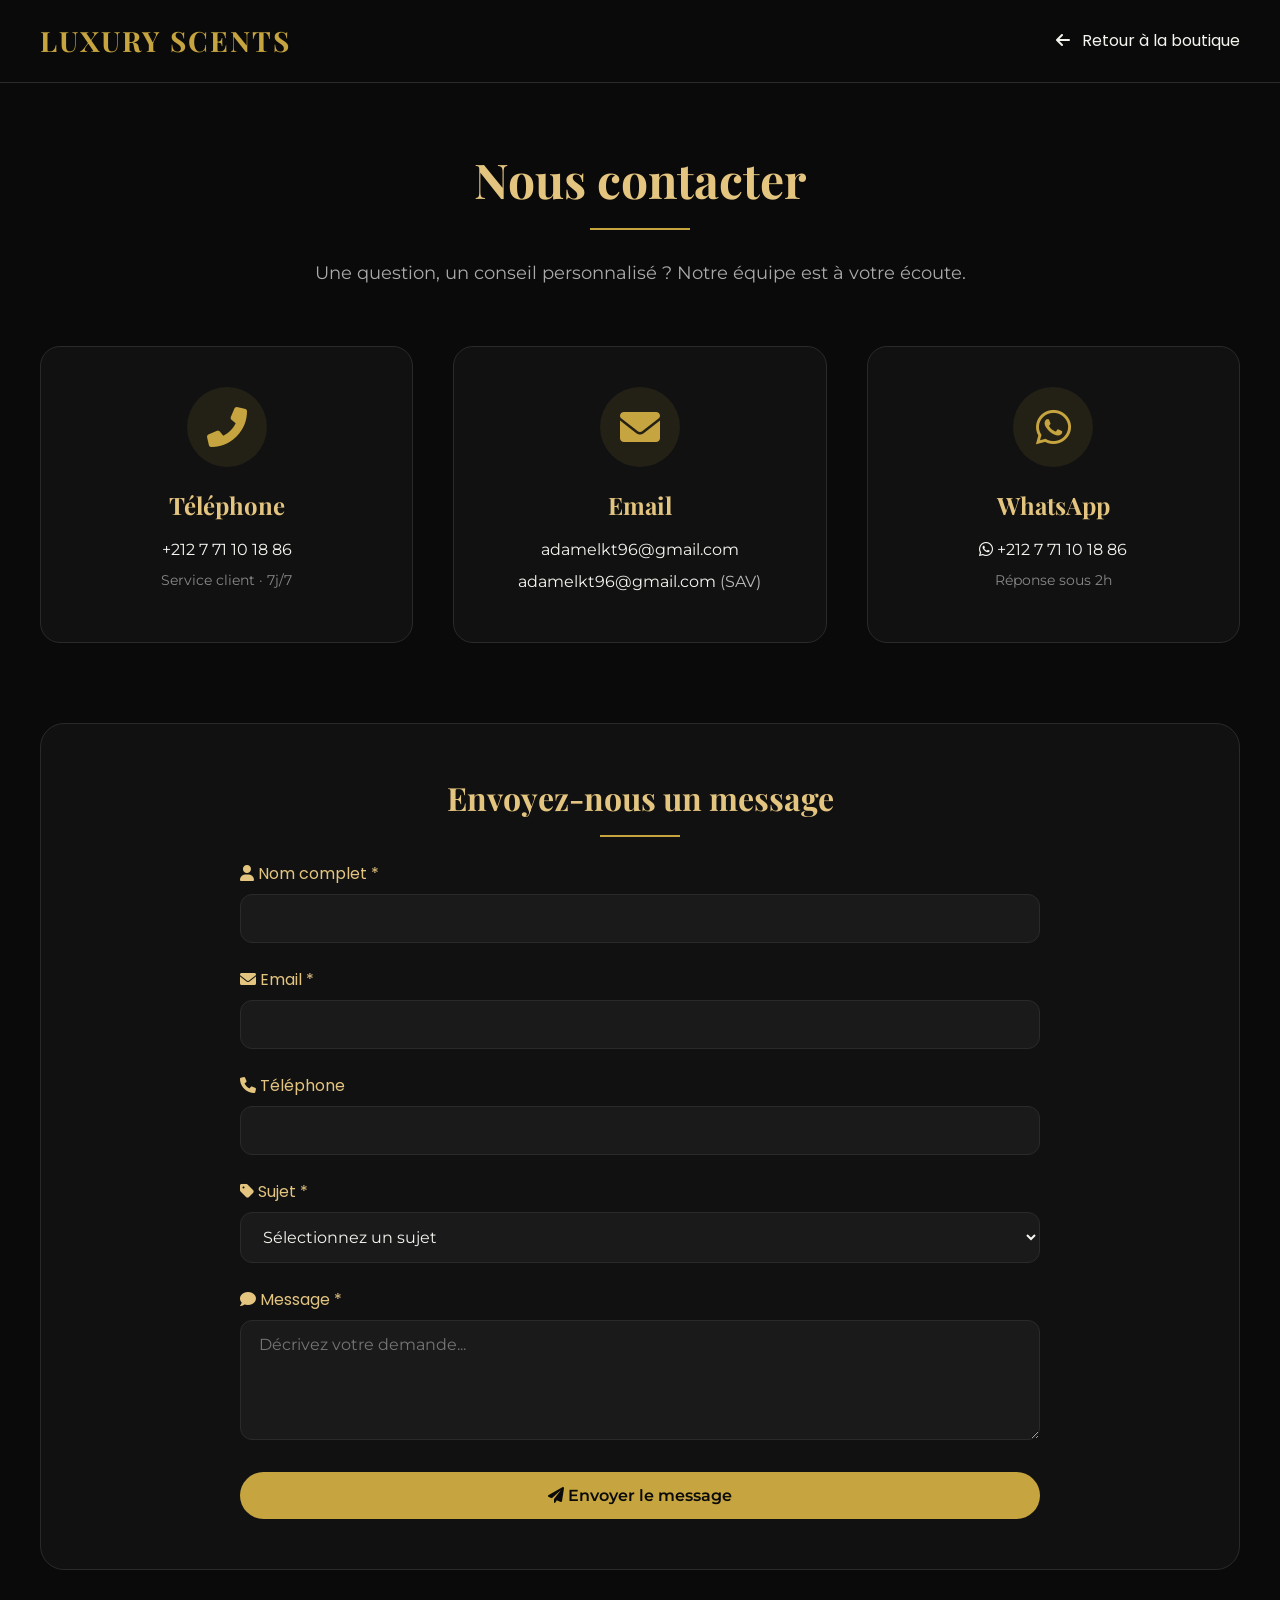
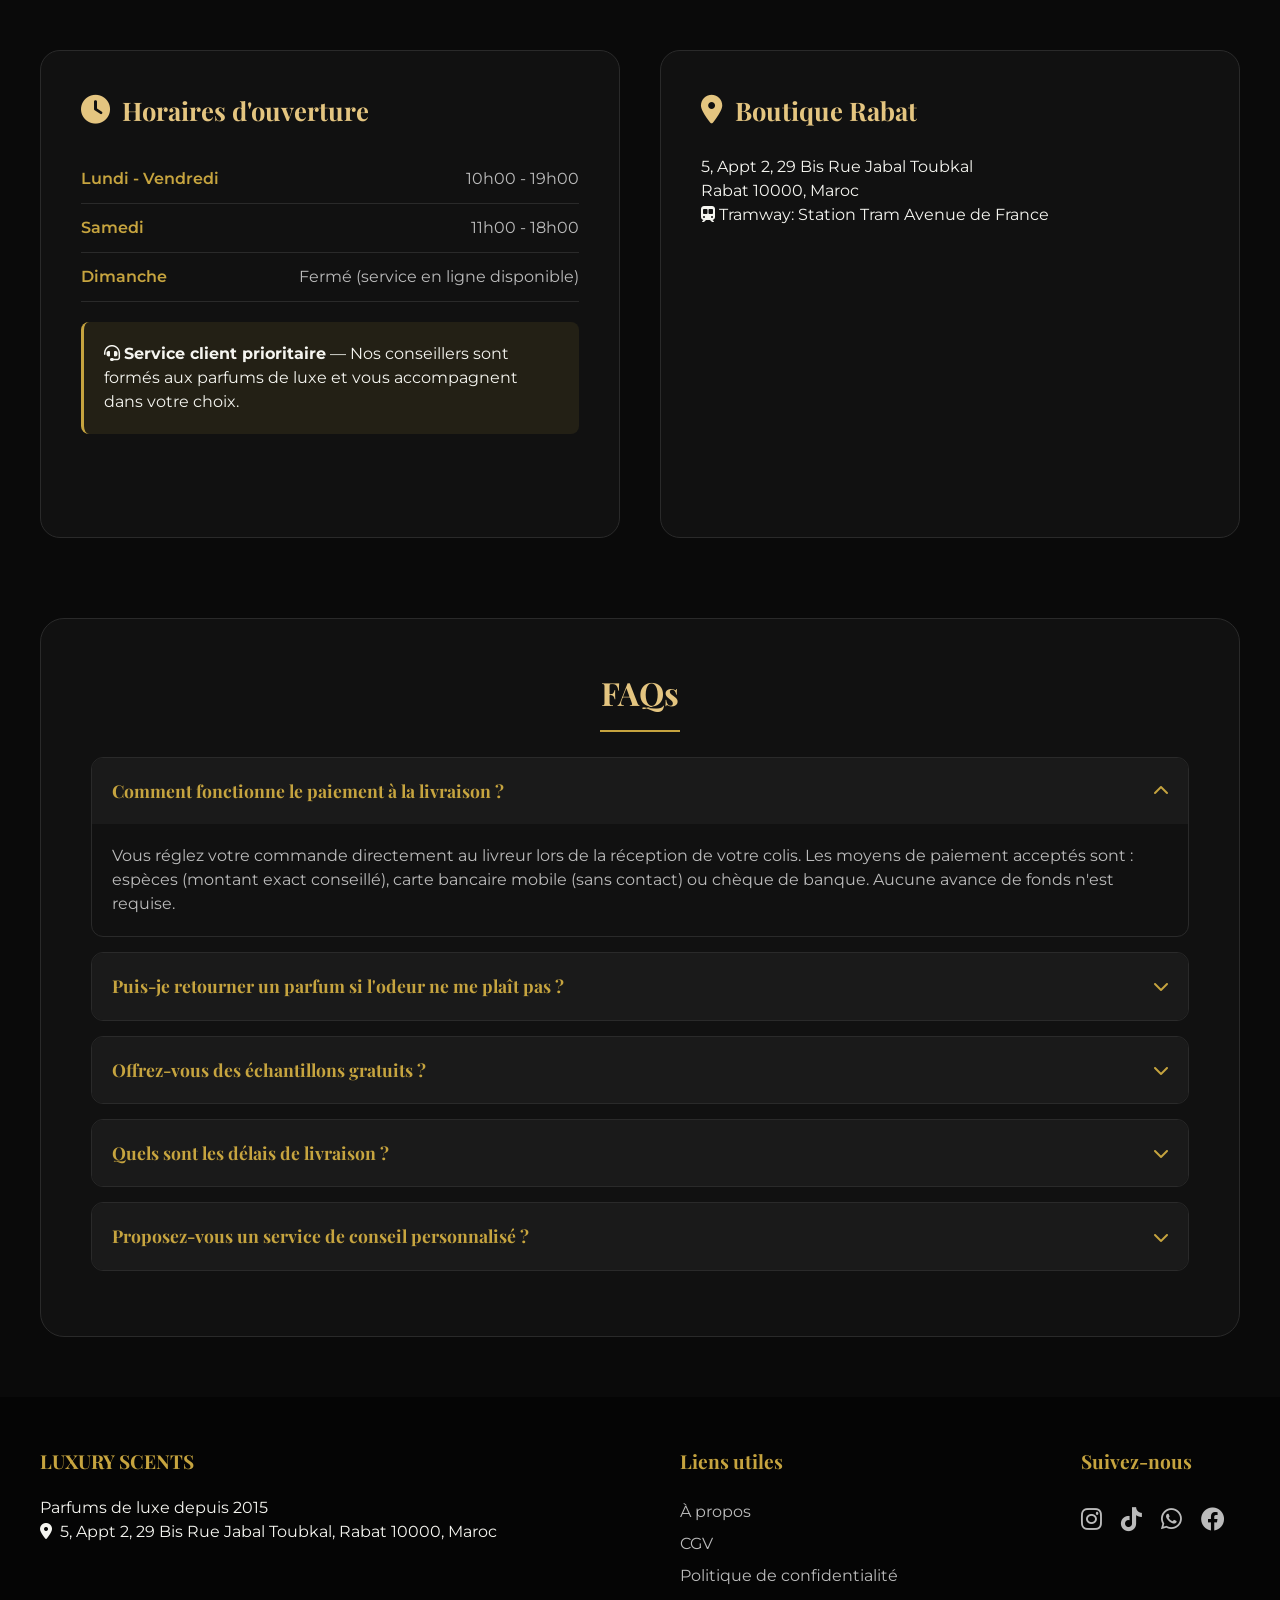
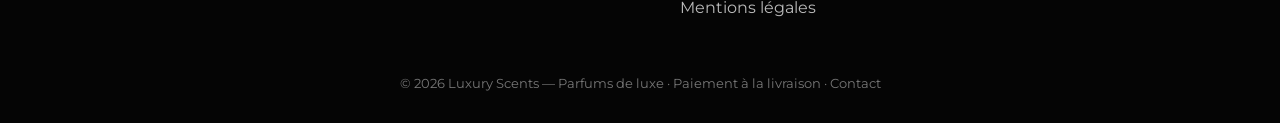
==== commit b57ec10a: "fourth commit" ====
--- a/contact.html
+++ b/contact.html
@@ -63,7 +63,11 @@
     <!-- FORMULAIRE DE CONTACT -->
     <div class="form-section">
         <h2>Envoyez-nous un message</h2>
-        <form class="contact-form" action="https://formsubmit.co/e49bbc7d17294a813bf38cd49cacb6ca" method="POST">
+        <form
+    action="https://formsubmit.co/adamelkt96@gmail.com"
+    method="POST"
+    class="contact-form"
+>
 
     <!-- Disable captcha (optional) -->
     <input type="hidden" name="_captcha" value="false">
@@ -204,37 +208,33 @@
     </div>
 </main>
 
-<!-- FOOTER -->
 <footer>
     <div class="footer-content">
         <div class="footer-col">
-            <h4>Nos collections</h4>
+            <h4>LUXURY SCENTS</h4>
+            <p>Parfums de luxe depuis 2015</p>
+            <p><i class="fas fa-map-marker-alt"></i>&nbsp;&nbsp;5, Appt 2, 29 Bis Rue Jabal Toubkal, Rabat 10000, Maroc</p>
+        </div>
+        <div class="footer-col">
+            <h4>Liens utiles</h4>
             <ul>
-                <li>Parfum Homme</li>
-                <li>Parfum Femme</li>
-                <li>Parfum Unisex</li>
+                <li><a href="#">À propos</a></li>
+                <li><a href="cgv.html">CGV</a></li>
+                <li><a href="#">Politique de confidentialité</a></li>
+                <li><a href="#">Mentions légales</a></li>
             </ul>
         </div>
         <div class="footer-col">
-            <h4>Termes & services</h4>
-            <ul>
-                <li><a href="./cgv.html">CGV</a></li>
-                <li><a href="termes.html">Termes et conditions</a></li>
-                <li><a href="retour.html">Retour</a></li>
-            </ul>
-        </div>
-        <div class="footer-col">
-            <h4>Nous contacter</h4>
-            <p><i class="fas fa-envelope"></i> contact@luxuryscents.com</p>
-            <p><i class="fas fa-phone"></i> +212 7 71 10 18 86</p>
+            <h4>Suivez-nous</h4>
             <div class="social-icons">
                 <a href="#"><i class="fab fa-instagram"></i></a>
                 <a href="#"><i class="fab fa-tiktok"></i></a>
-                <a href="https://wa.me/212771101886" target="_blank" rel="noopener noreferrer"><i class="fab fa-whatsapp"></i></a>
-            </div>
-        </div>
-    </div>
-    <div class="copyright">© 2025 Luxury Scents — Parfums de luxe · Paiement à la livraison</div>
+                <a href="https://wa.me/212771101886" target="_blank"><i class="fab fa-whatsapp"></i></a>
+                <a href="https://www.facebook.com/parfumeurwalid.ma/" target="_blank"><i class="fab fa-facebook"></i></a>
+            </div>
+        </div>
+    </div>
+    <div class="copyright">© 2026 Luxury Scents — Parfums de luxe · Paiement à la livraison · Contact</div>
 </footer>
 
 <a href="#" class="back-to-top" id="backToTop">
--- a/style.css
+++ b/style.css
@@ -1,984 +1,1044 @@
-        * {
-            margin: 0;
-            padding: 0;
-            box-sizing: border-box;
-        }
-
-        body {
-            background-color: #0A0A0A;
-            color: #F5F5F0;
-            font-family: 'Montserrat', sans-serif;
-            line-height: 1.5;
-        }
-
-        h1, h2, h3, h4, .logo, .nav-links a, .brand-slider-title {
-            font-family: 'Playfair Display', serif;
-        }
-
-        .container {
-            max-width: 1400px;
-            width: 100%;
-            margin: 0 auto;
-            padding: 0 40px;
-            text-align: center;
-        }
-
-        header {
-            background: #0A0A0A;
-            padding: 20px 40px;
-            border-bottom: 1px solid #2A2A2A;
-            position: sticky;
-            top: 0;
-            z-index: 100;
-        }
-
-        .navbar {
-            display: flex;
-            justify-content: space-between;
-            align-items: center;
-            flex-wrap: wrap;
-            max-width: 1400px;
-            margin: 0 auto;
-        }
-
-        .logo {
-            font-size: 28px;
-            font-weight: 700;
-            letter-spacing: 2px;
-            color: #C6A43F;
-            text-decoration: none;
-        }
-
-        .logo:hover {
-            color: #E4C580;
-        }
-
-        .back-link {
-            color: #F5F5F0;
-            text-decoration: none;
-            font-family: 'Poppins', sans-serif;
-            transition: 0.3s;
-        }
-
-        .back-link:hover {
-            color: #C6A43F;
-        }
-
-        .back-link i {
-            margin-right: 8px;
-        }
-
-        /* MAIN CONTENT */
-        .terms-container {
-            max-width: 1200px;
-            margin: 60px auto;
-            padding: 0 40px;
-        }
-
-        .terms-header {
-            text-align: center;
-            margin-bottom: 50px;
-        }
-
-        .terms-header h1 {
-            font-size: 3rem;
-            color: #E4C580;
-            margin-bottom: 15px;
-            position: relative;
-            display: inline-block;
-        }
-
-        .terms-header h1:after {
-            content: '';
-            position: absolute;
-            bottom: -15px;
-            left: 50%;
-            transform: translateX(-50%);
-            width: 100px;
-            height: 2px;
-            background: #C6A43F;
-        }
-
-        .last-update {
-            margin-top: 30px;
-            color: #888;
-            font-size: 0.9rem;
-        }
-
-        /* SECTIONS */
-        .terms-section {
-            background: #111111;
-            border-radius: 16px;
-            padding: 30px;
-            margin-bottom: 30px;
-            border: 1px solid #2A2A2A;
-            transition: 0.3s;
-        }
-
-        .terms-section:hover {
-            border-color: #C6A43F;
-            transform: translateY(-2px);
-        }
-
-        .terms-section h2 {
-            color: #C6A43F;
-            font-size: 1.8rem;
-            margin-bottom: 20px;
-            display: flex;
-            align-items: center;
-            gap: 12px;
-        }
-
-        .terms-section h2 i {
-            font-size: 1.6rem;
-        }
-
-        .terms-section h3 {
-            color: #E4C580;
-            font-size: 1.3rem;
-            margin: 20px 0 10px 0;
-        }
-
-        .terms-section p {
-            margin-bottom: 15px;
-            color: #ddd;
-        }
-
-        .terms-section ul, .terms-section ol {
-            margin: 15px 0 15px 30px;
-            color: #ddd;
-        }
-
-        .terms-section li {
-            margin-bottom: 8px;
-        }
-
-        .highlight {
-            background: rgba(198, 164, 63, 0.1);
-            border-left: 3px solid #C6A43F;
-            padding: 20px;
-            margin: 20px 0;
-            border-radius: 8px;
-        }
-
-        /* FOOTER */
-        footer {
-            background: #050505;
-            padding: 40px 40px 30px;
-            margin-top: 60px;
-            border-top: 1px solid #2A2A2A;
-        }
-
-        .footer-content {
-            display: flex;
-            flex-wrap: wrap;
-            justify-content: space-between;
-            gap: 40px;
-            max-width: 1400px;
-            margin: 0 auto;
-        }
-
-        .footer-col h4 {
-            color: #C6A43F;
-            margin-bottom: 20px;
-            font-size: 1.2rem;
-        }
-
-        .footer-col ul {
-            list-style: none;
-        }
-
-        .footer-col li, .footer-col a {
-            color: #bbb;
-            text-decoration: none;
-            line-height: 2;
-            transition: 0.2s;
-        }
-
-        .footer-col a:hover {
-            color: #E4C580;
-        }
-
-        .social-icons a {
-            margin-right: 15px;
-            font-size: 1.5rem;
-        }
-
-        .copyright {
-            text-align: center;
-            margin-top: 50px;
-            font-size: 0.8rem;
-            color: #777;
-        }
-
-        /* BACK TO TOP */
-        .back-to-top {
-            position: fixed;
-            bottom: 30px;
-            right: 30px;
-            background: #C6A43F;
-            color: #0A0A0A;
-            width: 50px;
-            height: 50px;
-            border-radius: 50%;
-            display: flex;
-            align-items: center;
-            justify-content: center;
-            text-decoration: none;
-            transition: 0.3s;
-            opacity: 0;
-            visibility: hidden;
-            z-index: 999;
-        }
-
-        .back-to-top.show {
-            opacity: 1;
-            visibility: visible;
-        }
-
-        .back-to-top:hover {
-            background: #E4C580;
-            transform: translateY(-3px);
-        }
-
-        @media (max-width: 768px) {
-            .terms-container {
-                padding: 0 20px;
-                margin: 40px auto;
-            }
-            .terms-header h1 {
-                font-size: 2rem;
-            }
-            .terms-section {
-                padding: 20px;
-            }
-            .terms-section h2 {
-                font-size: 1.4rem;
-            }
-            .navbar {
-                flex-direction: column;
-                gap: 15px;
-                text-align: center;
-            }
-        }
-        .back-link {
-            color: #F5F5F0;
-            text-decoration: none;
-            font-family: 'Poppins', sans-serif;
-            transition: 0.3s;
-        }
-
-        .back-link:hover {
-            color: #C6A43F;
-        }
-
-        .back-link i {
-            margin-right: 8px;
-        }
-
-        /* MAIN CONTENT */
-        .retour-container {
-            max-width: 1200px;
-            margin: 60px auto;
-            padding: 0 40px;
-        }
-
-        .retour-header {
-            text-align: center;
-            margin-bottom: 50px;
-        }
-
-        .retour-header h1 {
-            font-size: 3rem;
-            color: #E4C580;
-            margin-bottom: 15px;
-            position: relative;
-            display: inline-block;
-        }
-
-        .retour-header h1:after {
-            content: '';
-            position: absolute;
-            bottom: -15px;
-            left: 50%;
-            transform: translateX(-50%);
-            width: 100px;
-            height: 2px;
-            background: #C6A43F;
-        }
-
-        .last-update {
-            margin-top: 30px;
-            color: #888;
-            font-size: 0.9rem;
-        }
-
-        /* SECTIONS */
-        .retour-section {
-            background: #111111;
-            border-radius: 16px;
-            padding: 30px;
-            margin-bottom: 30px;
-            border: 1px solid #2A2A2A;
-            transition: 0.3s;
-        }
-
-        .retour-section:hover {
-            border-color: #C6A43F;
-            transform: translateY(-2px);
-        }
-
-        .retour-section h2 {
-            color: #C6A43F;
-            font-size: 1.8rem;
-            margin-bottom: 20px;
-            display: flex;
-            align-items: center;
-            gap: 12px;
-        }
-
-        .retour-section h2 i {
-            font-size: 1.6rem;
-        }
-
-        .retour-section h3 {
-            color: #E4C580;
-            font-size: 1.3rem;
-            margin: 20px 0 10px 0;
-        }
-
-        .retour-section p {
-            margin-bottom: 15px;
-            color: #ddd;
-        }
-
-        .retour-section ul, .retour-section ol {
-            margin: 15px 0 15px 30px;
-            color: #ddd;
-        }
-
-        .retour-section li {
-            margin-bottom: 8px;
-        }
-
-        .highlight {
-            background: rgba(198, 164, 63, 0.1);
-            border-left: 3px solid #C6A43F;
-            padding: 20px;
-            margin: 20px 0;
-            border-radius: 8px;
-        }
-
-        .steps-grid {
-            display: grid;
-            grid-template-columns: repeat(auto-fit, minmax(250px, 1fr));
-            gap: 20px;
-            margin: 30px 0;
-        }
-
-        .step-card {
-            background: #1A1A1A;
-            padding: 20px;
-            border-radius: 12px;
-            text-align: center;
-            border: 1px solid #2A2A2A;
-        }
-
-        .step-card i {
-            font-size: 2rem;
-            color: #C6A43F;
-            margin-bottom: 10px;
-        }
-
-        .step-card h4 {
-            color: #E4C580;
-            margin-bottom: 10px;
-        }
-
-        /* FOOTER */
-        footer {
-            background: #050505;
-            padding: 40px 40px 30px;
-            margin-top: 60px;
-            border-top: 1px solid #2A2A2A;
-        }
-
-        .footer-content {
-            display: flex;
-            flex-wrap: wrap;
-            justify-content: space-between;
-            gap: 40px;
-            max-width: 1400px;
-            margin: 0 auto;
-        }
-
-        .footer-col h4 {
-            color: #C6A43F;
-            margin-bottom: 20px;
-            font-size: 1.2rem;
-        }
-
-        .footer-col ul {
-            list-style: none;
-        }
-
-        .footer-col li, .footer-col a {
-            color: #bbb;
-            text-decoration: none;
-            line-height: 2;
-            transition: 0.2s;
-        }
-
-        .footer-col a:hover {
-            color: #E4C580;
-        }
-
-        .social-icons a {
-            margin-right: 15px;
-            font-size: 1.5rem;
-        }
-
-        .copyright {
-            text-align: center;
-            margin-top: 50px;
-            font-size: 0.8rem;
-            color: #777;
-        }
-
-        /* BACK TO TOP */
-        .back-to-top {
-            position: fixed;
-            bottom: 30px;
-            right: 30px;
-            background: #C6A43F;
-            color: #0A0A0A;
-            width: 50px;
-            height: 50px;
-            border-radius: 50%;
-            display: flex;
-            align-items: center;
-            justify-content: center;
-            text-decoration: none;
-            transition: 0.3s;
-            opacity: 0;
-            visibility: hidden;
-            z-index: 999;
-        }
-
-        .back-to-top.show {
-            opacity: 1;
-            visibility: visible;
-        }
-
-        .back-to-top:hover {
-            background: #E4C580;
-            transform: translateY(-3px);
-        }
-
-        @media (max-width: 768px) {
-            .retour-container {
-                padding: 0 20px;
-                margin: 40px auto;
-            }
-            .retour-header h1 {
-                font-size: 2rem;
-            }
-            .retour-section {
-                padding: 20px;
-            }
-            .retour-section h2 {
-                font-size: 1.4rem;
-            }
-            .navbar {
-                flex-direction: column;
-                gap: 15px;
-                text-align: center;
-            }
-        }
-        /* ========== HEADER / NAVIGATION ========== */
-        header {
-            background: #0A0A0A;
-            padding: 20px 40px;
-            border-bottom: 1px solid #2A2A2A;
-            position: sticky;
-            top: 0;
-            z-index: 100;
-        }
-
-        .navbar {
-            display: flex;
-            justify-content: space-between;
-            align-items: center;
-            flex-wrap: wrap;
-            max-width: 1400px;
-            margin: 0 auto;
-        }
-
-        .logo {
-            font-size: 28px;
-            font-weight: 700;
-            letter-spacing: 2px;
-            color: #C6A43F;
-        }
-        .logo-home {
-            font-size: 28px;
-            font-weight: 700;
-            letter-spacing: 2px;
-            color: #C6A43F;
-            text-decoration: none;
-        }
-
-        .nav-links {
-            display: flex;
-            gap: 32px;
-            list-style: none;
-        }
-
-        .nav-links li {
-            position: relative;
-        }
-
-        .nav-links a {
-            text-decoration: none;
-            color: #F5F5F0;
-            font-family: 'Poppins', sans-serif;
-            font-weight: 500;
-            transition: 0.3s;
-        }
-
-        .nav-links a:hover, .dropdown:hover .dropbtn {
-            color: #C6A43F;
-        }
-
-        /* FIX DROPDOWN */
-        .dropdown {
-            position: relative;
-            display: inline-block;
-        }
-        
-        .nav-links li.dropdown:hover .dropdown-content {
-            display: block;
-        }
-        
-        .dropdown-content {
-            display: none;
-            position: absolute;
-            background-color: #111;
-            top: 100%;
-            left: 0;
-            min-width: 180px;
-            box-shadow: 0 8px 16px rgba(0,0,0,0.5);
-            z-index: 100;
-            border-radius: 4px;
-            padding-top: 10px;
-        }
-        
-        .dropdown-content::before {
-            content: '';
-            position: absolute;
-            top: -10px;
-            left: 0;
-            width: 100%;
-            height: 10px;
-            background: transparent;
-        }
-
-        .dropdown-content a {
-            color: #F5F5F0;
-            padding: 12px 16px;
-            display: block;
-            font-family: 'Montserrat', sans-serif;
-            white-space: nowrap;
-        }
-
-        .dropdown-content a:hover {
-            background: #1A1A1A;
-            color: #C6A43F;
-        }
-
-        .dropdown:hover .dropdown-content,
-        .dropdown-content:hover {
-            display: block;
-        }
-
-        /* ========== HERO SECTION ========== */
-        .hero {
-            background-image: url('https://images.unsplash.com/photo-1718466044521-d38654f3ba0a?q=80&w=1073&auto=format&fit=crop&ixlib=rb-4.1.0&ixid=M3wxMjA3fDB8MHxwaG90by1wYWdlfHx8fGVufDB8fHx8fA%3D%3D');
-            background-size: cover;
-            background-position: center 30%;
-            height: 85vh;
-            display: flex;
-            align-items: center;
-            justify-content: center;
-            text-align: center;
-            position: relative;
-        }
-        a{
-            text-decoration: none;
-        }
-        .hero::before {
-            content: '';
-            position: absolute;
-            top: 0;
-            left: 0;
-            width: 100%;
-            height: 100%;
-            background: rgba(0,0,0,0.45);
-        }
-
-        .hero-content {
-            position: relative;
-            z-index: 2;
-            width: 100%;
-            max-width: 1200px;
-            margin: 0 auto;
-            text-align: center;
-        }
-
-        .hero h1 {
-            font-size: 4.2rem;
-            letter-spacing: 3px;
-            font-weight: 800;
-            text-shadow: 2px 2px 15px rgba(0,0,0,0.7);
-        }
-
-        .hero p {
-            font-size: 1.3rem;
-            margin-top: 20px;
-            font-family: 'Montserrat', sans-serif;
-            letter-spacing: 1px;
-        }
-
-        /* SECTION TITRES CENTRES */
-        .section-title {
-            text-align: center;
-            font-size: 2.5rem;
-            margin-bottom: 50px;
-            color: #E4C580;
-            letter-spacing: 1px;
-            display: inline-block;
-            position: relative;
-        }
-
-        .section-title:after {
-            content: '';
-            position: absolute;
-            bottom: -15px;
-            left: 50%;
-            transform: translateX(-50%);
-            width: 80px;
-            height: 2px;
-            background: #C6A43F;
-        }
-
-        /* SLIDER MARQUES HORIZONTAL */
-        .brands-slider-wrapper {
-            width: 100%;
-            background: #111111;
-            padding: 50px 0;
-            border-top: 1px solid #2A2A2A;
-            border-bottom: 1px solid #2A2A2A;
-        }
-
-        .brand-slider {
-            width: 100%;
-            max-width: 1400px;
-            margin: 0 auto;
-            overflow: hidden;
-        }
-
-        .brand-slider .swiper-slide {
-            text-align: center;
-            font-size: 28px;
-            font-weight: 600;
-            color: #C6A43F;
-            font-family: 'Playfair Display', serif;
-            opacity: 0.7;
-            transition: 0.2s;
-        }
-
-        .brand-slider .swiper-slide-active {
-            opacity: 1;
-            transform: scale(1.05);
-        }
-
-        /* ========== SECTION NOUVEAUTÉS ========== */
-        .nouveautes-section {
-            background: #0A0A0A;
-            padding: 70px 0;
-        }
-        
-        .nouveautes-grid {
-            display: grid;
-            grid-template-columns: repeat(auto-fit, 320px);
-            justify-content: center;
-            gap: 40px;
-            margin: 60px auto;
-            max-width: 1400px;
-        }
-
-        /* ========== SECTION PROMOS ========== */
-        .promos-section {
-            background: #0A0A0A;
-            padding: 70px 0;
-        }
-        
-        .promos-grid {
-            display: grid;
-            grid-template-columns: repeat(auto-fit, 320px);
-            justify-content: center;
-            gap: 40px;
-            margin: 60px auto;
-            max-width: 1400px;
-        }
-
-        /* CARTES PRODUITS */
-        .product-card {
-            background: #1A1A1A;
-            border-radius: 12px;
-            overflow: hidden;
-            transition: transform 0.4s ease, box-shadow 0.4s, border-color 0.3s;
-            text-align: center;
-            padding-bottom: 20px;
-            width: 100%;
-            max-width: 350px;
-            margin: 0 auto;
-            border: 1px solid #2A2A2A;
-            cursor: pointer;
-        }
-
-        .product-card:hover {
-            transform: translateY(-8px);
-            box-shadow: 0 20px 30px rgba(0, 0, 0, 0.5);
-            border-color: #C6A43F;
-        }
-
-        .product-card:hover img {
-            transform: scale(1.05);
-        }
-
-        .product-card img {
-            width: 100%;
-            height: 300px;
-            object-fit: cover;
-            transition: transform 0.5s ease;
-        }
-
-        .product-card h3 {
-            font-size: 1.4rem;
-            margin: 18px 0 8px;
-            color: #E4C580;
-        }
-
-        .product-card .description {
-            font-size: 0.9rem;
-            padding: 0 15px;
-            color: #ccc;
-        }
-
-        .price {
-            font-size: 1.4rem;
-            font-weight: bold;
-            margin: 12px 0;
-            color: #F5F5F0;
-        }
-
-        .btn-detail {
-            background: transparent;
-            border: 1px solid #C6A43F;
-            color: #C6A43F;
-            padding: 8px 25px;
-            border-radius: 30px;
-            font-weight: 600;
-            cursor: pointer;
-            transition: 0.3s;
-            margin-top: 8px;
-            display: inline-block;
-        }
-
-        .btn-detail:hover {
-            background: #C6A43F;
-            color: #0A0A0A;
-        }
-
-        /* TEMOIGNAGES */
-        .testimonials-section {
-            background: #111;
-            padding: 70px 20px;
-            text-align: center;
-        }
-
-        .testimonial-slider {
-            max-width: 1200px;
-            margin: 0 auto;
-            overflow: hidden;
-            padding: 20px;
-        }
-
-        .testimonial-slider .swiper-slide {
-            background: #1E1E1E;
-            padding: 40px 30px;
-            border-radius: 20px;
-            text-align: center;
-            box-shadow: 0 4px 12px rgba(0,0,0,0.4);
-        }
-
-        .testimonial-text {
-            font-style: italic;
-            font-size: 1rem;
-            margin: 20px 0;
-            color: #ddd;
-        }
-
-        .testimonial-name {
-            font-weight: 700;
-            color: #E4C580;
-        }
-
-        .stars {
-            color: #E4C580;
-            margin: 10px 0;
-        }
-
-        /* BANNIERE LIVRAISON */
-        .delivery-banner {
-            background: #1E1E1E;
-            display: flex;
-            justify-content: center;
-            gap: 50px;
-            flex-wrap: wrap;
-            padding: 40px 20px;
-            border-top: 1px solid #2A2A2A;
-            border-bottom: 1px solid #2A2A2A;
-            text-align: center;
-        }
-
-        .delivery-item {
-            text-align: center;
-            font-family: 'Poppins', sans-serif;
-        }
-
-        .delivery-item i {
-            font-size: 2rem;
-            color: #C6A43F;
-            margin-bottom: 10px;
-        }
-
-        .delivery-item h4 {
-            font-size: 1.4rem;
-            letter-spacing: 1px;
-        }
-
-        /* FOOTER */
-        footer {
-            background: #050505;
-            padding: 50px 40px 30px;
-        }
-
-        .footer-content {
-            display: flex;
-            flex-wrap: wrap;
-            justify-content: space-between;
-            gap: 40px;
-            max-width: 1400px;
-            margin: 0 auto;
-        }
-
-        .footer-col h4 {
-            color: #C6A43F;
-            margin-bottom: 20px;
-            font-size: 1.2rem;
-        }
-
-        .footer-col ul {
-            list-style: none;
-        }
-
-        .footer-col li, .footer-col a {
-            color: #bbb;
-            text-decoration: none;
-            line-height: 2;
-            transition: 0.2s;
-        }
-
-        .footer-col a:hover {
-            color: #E4C580;
-        }
-
-        .social-icons a {
-            margin-right: 15px;
-            font-size: 1.5rem;
-        }
-
-        .copyright {
-            text-align: center;
-            margin-top: 50px;
-            font-size: 0.8rem;
-            color: #777;
-        }
-
-        /* MODAL */
-        .modal {
-            display: none;
-            position: fixed;
-            top: 0;
-            left: 0;
-            width: 100%;
-            height: 100%;
-            background: rgba(0,0,0,0.9);
-            z-index: 1000;
-            justify-content: center;
-            align-items: center;
-        }
-        
-        .modal-content {
-            background: #1A1A1A;
-            max-width: 600px;
-            width: 90%;
-            border-radius: 20px;
-            padding: 30px;
-            position: relative;
-            color: white;
-            text-align: center;
-        }
-        
-        .close-modal {
-            position: absolute;
-            top: 15px;
-            right: 20px;
-            font-size: 28px;
-            cursor: pointer;
-        }
-        
-        #modalImg {
-            width: 100%;
-            max-width: 300px;
-            border-radius: 16px;
-            margin: 15px auto;
-            display: block;
-        }
-        
-        @media (max-width: 950px) {
-            .navbar {
-                flex-direction: column;
-                gap: 15px;
-                text-align: center;
-            }
-            .nav-links {
-                flex-wrap: wrap;
-                justify-content: center;
-                gap: 20px;
-            }
-            .hero h1 {
-                font-size: 2.5rem;
-            }
-            .section-title {
-                font-size: 2rem;
-            }
-        }
-        
-        button, .btn-detail {
-            background: none;
-            border: none;
-            font-family: inherit;
-        }
+/* ========== RESET & BASE ========== */
+* {
+    margin: 0;
+    padding: 0;
+    box-sizing: border-box;
+}
+
+body {
+    background-color: #0A0A0A;
+    color: #F5F5F0;
+    font-family: 'Montserrat', sans-serif;
+    line-height: 1.5;
+}
+
+h1, h2, h3, h4, .logo, .nav-links a, .brand-slider-title {
+    font-family: 'Playfair Display', serif;
+}
+
+a {
+    text-decoration: none;
+}
+
+button, .btn-detail, .btn-submit {
+    background: none;
+    border: none;
+    font-family: inherit;
+}
+
+/* ========== CONTAINER ========== */
+.container {
+    max-width: 1400px;
+    width: 100%;
+    margin: 0 auto;
+    padding: 0 40px;
+    text-align: center;
+}
+
+/* ========== HEADER & NAVIGATION ========== */
+header {
+    background: #0A0A0A;
+    padding: 20px 40px;
+    border-bottom: 1px solid #2A2A2A;
+    position: sticky;
+    top: 0;
+    z-index: 100;
+}
+
+.navbar {
+    display: flex;
+    justify-content: space-between;
+    align-items: center;
+    flex-wrap: wrap;
+    max-width: 1400px;
+    margin: 0 auto;
+}
+
+.logo, .logo-home {
+    font-size: 28px;
+    font-weight: 700;
+    letter-spacing: 2px;
+    color: #C6A43F;
+    text-decoration: none;
+}
+
+.logo:hover, .logo-home:hover {
+    color: #E4C580;
+}
+
+.nav-links {
+    display: flex;
+    gap: 32px;
+    list-style: none;
+}
+
+.nav-links li {
+    position: relative;
+}
+
+.nav-links a {
+    text-decoration: none;
+    color: #F5F5F0;
+    font-family: 'Poppins', sans-serif;
+    font-weight: 500;
+    transition: 0.3s;
+}
+
+.nav-links a:hover, .dropdown:hover .dropbtn {
+    color: #C6A43F;
+}
+
+/* ========== DROPDOWN MENU (fix) ========== */
+.dropdown {
+    position: relative;
+    display: inline-block;
+}
+
+.dropdown-content {
+    display: none;
+    position: absolute;
+    background-color: #111;
+    top: 100%;
+    left: 0;
+    min-width: 180px;
+    box-shadow: 0 8px 16px rgba(0,0,0,0.5);
+    z-index: 100;
+    border-radius: 4px;
+    padding-top: 10px;
+}
+
+.dropdown-content::before {
+    content: '';
+    position: absolute;
+    top: -10px;
+    left: 0;
+    width: 100%;
+    height: 10px;
+    background: transparent;
+}
+
+.dropdown-content a {
+    color: #F5F5F0;
+    padding: 12px 16px;
+    display: block;
+    font-family: 'Montserrat', sans-serif;
+    white-space: nowrap;
+}
+
+.dropdown-content a:hover {
+    background: #1A1A1A;
+    color: #C6A43F;
+}
+
+.dropdown:hover .dropdown-content,
+.dropdown-content:hover {
+    display: block;
+}
+
+/* ========== BACK LINK (pages secondaires) ========== */
+.back-link {
+    color: #F5F5F0;
+    text-decoration: none;
+    font-family: 'Poppins', sans-serif;
+    transition: 0.3s;
+}
+
+.back-link:hover {
+    color: #C6A43F;
+}
+
+.back-link i {
+    margin-right: 8px;
+}
+
+/* ========== HERO SECTION ========== */
+.hero {
+    background-image: url('https://images.unsplash.com/photo-1718466044521-d38654f3ba0a?q=80&w=1073&auto=format&fit=crop');
+    background-size: cover;
+    background-position: center 30%;
+    height: 85vh;
+    display: flex;
+    align-items: center;
+    justify-content: center;
+    text-align: center;
+    position: relative;
+}
+
+.hero::before {
+    content: '';
+    position: absolute;
+    top: 0;
+    left: 0;
+    width: 100%;
+    height: 100%;
+    background: rgba(0,0,0,0.45);
+}
+
+.hero-content {
+    position: relative;
+    z-index: 2;
+    width: 100%;
+    max-width: 1200px;
+    margin: 0 auto;
+    text-align: center;
+}
+
+.hero h1 {
+    font-size: 4.2rem;
+    letter-spacing: 3px;
+    font-weight: 800;
+    text-shadow: 2px 2px 15px rgba(0,0,0,0.7);
+}
+
+.hero p {
+    font-size: 1.3rem;
+    margin-top: 20px;
+    letter-spacing: 1px;
+}
+
+/* ========== SECTION TITRES ========== */
+.section-title {
+    text-align: center;
+    font-size: 2.5rem;
+    margin-bottom: 50px;
+    color: #E4C580;
+    letter-spacing: 1px;
+    display: inline-block;
+    position: relative;
+}
+
+.section-title:after {
+    content: '';
+    position: absolute;
+    bottom: -15px;
+    left: 50%;
+    transform: translateX(-50%);
+    width: 80px;
+    height: 2px;
+    background: #C6A43F;
+}
+
+/* ========== SLIDER MARQUES ========== */
+.brands-slider-wrapper {
+    width: 100%;
+    background: #111111;
+    padding: 50px 0;
+    border-top: 1px solid #2A2A2A;
+    border-bottom: 1px solid #2A2A2A;
+}
+
+.brand-slider {
+    width: 100%;
+    max-width: 1400px;
+    margin: 0 auto;
+    overflow: hidden;
+}
+
+.brand-slider .swiper-slide {
+    text-align: center;
+    font-size: 28px;
+    font-weight: 600;
+    color: #C6A43F;
+    font-family: 'Playfair Display', serif;
+    opacity: 0.7;
+    transition: 0.2s;
+}
+
+.brand-slider .swiper-slide-active {
+    opacity: 1;
+    transform: scale(1.05);
+}
+
+/* ========== SECTIONS PRODUITS (NOUVEAUTÉS & PROMOS) ========== */
+.nouveautes-section,
+.promos-section {
+    background: #0A0A0A;
+    padding: 70px 0;
+}
+
+.nouveautes-grid,
+.promos-grid {
+    display: grid;
+    grid-template-columns: repeat(auto-fit, 320px);
+    justify-content: center;
+    gap: 40px;
+    margin: 60px auto;
+    max-width: 1400px;
+}
+
+/* ========== CARTE PRODUIT ========== */
+.product-card {
+    background: #1A1A1A;
+    border-radius: 12px;
+    overflow: hidden;
+    transition: transform 0.4s ease, box-shadow 0.4s, border-color 0.3s;
+    text-align: center;
+    padding-bottom: 20px;
+    width: 100%;
+    max-width: 350px;
+    margin: 0 auto;
+    border: 1px solid #2A2A2A;
+    cursor: pointer;
+}
+
+.product-card:hover {
+    transform: translateY(-8px);
+    box-shadow: 0 20px 30px rgba(0, 0, 0, 0.5);
+    border-color: #C6A43F;
+}
+
+.product-card:hover img {
+    transform: scale(1.05);
+}
+
+.product-card img {
+    width: 100%;
+    height: 300px;
+    object-fit: cover;
+    transition: transform 0.5s ease;
+}
+
+.product-card h3 {
+    font-size: 1.4rem;
+    margin: 18px 0 8px;
+    color: #E4C580;
+}
+
+.product-card .description {
+    font-size: 0.9rem;
+    padding: 0 15px;
+    color: #ccc;
+}
+
+.price {
+    font-size: 1.4rem;
+    font-weight: bold;
+    margin: 12px 0;
+    color: #F5F5F0;
+}
+
+.btn-detail {
+    background: transparent;
+    border: 1px solid #C6A43F;
+    color: #C6A43F;
+    padding: 8px 25px;
+    border-radius: 30px;
+    font-weight: 600;
+    cursor: pointer;
+    transition: 0.3s;
+    margin-top: 8px;
+    display: inline-block;
+}
+
+.btn-detail:hover {
+    background: #C6A43F;
+    color: #0A0A0A;
+}
+
+/* ========== TÉMOIGNAGES ========== */
+.testimonials-section {
+    background: #111;
+    padding: 70px 20px;
+    text-align: center;
+}
+
+.testimonial-slider {
+    max-width: 1200px;
+    margin: 0 auto;
+    overflow: hidden;
+    padding: 20px;
+}
+
+.testimonial-slider .swiper-slide {
+    background: #1E1E1E;
+    padding: 40px 30px;
+    border-radius: 20px;
+    text-align: center;
+    box-shadow: 0 4px 12px rgba(0,0,0,0.4);
+}
+
+.testimonial-text {
+    font-style: italic;
+    font-size: 1rem;
+    margin: 20px 0;
+    color: #ddd;
+}
+
+.testimonial-name {
+    font-weight: 700;
+    color: #E4C580;
+}
+
+.stars {
+    color: #E4C580;
+    margin: 10px 0;
+}
+
+/* ========== BANNIÈRE LIVRAISON ========== */
+.delivery-banner {
+    background: #1E1E1E;
+    display: flex;
+    justify-content: center;
+    gap: 50px;
+    flex-wrap: wrap;
+    padding: 40px 20px;
+    border-top: 1px solid #2A2A2A;
+    border-bottom: 1px solid #2A2A2A;
+    text-align: center;
+}
+
+.delivery-item {
+    text-align: center;
+    font-family: 'Poppins', sans-serif;
+}
+
+.delivery-item i {
+    font-size: 2rem;
+    color: #C6A43F;
+    margin-bottom: 10px;
+}
+
+.delivery-item h4 {
+    font-size: 1.4rem;
+    letter-spacing: 1px;
+}
+
+/* ========== PAGE CONTACT (ajouts) ========== */
+.contact-container {
+    max-width: 1400px;
+    margin: 60px auto;
+    padding: 0 40px;
+}
+
+.contact-header {
+    text-align: center;
+    margin-bottom: 60px;
+}
+
+.contact-header h1 {
+    font-size: 3rem;
+    color: #E4C580;
+    margin-bottom: 15px;
+    position: relative;
+    display: inline-block;
+}
+
+.contact-header h1:after {
+    content: '';
+    position: absolute;
+    bottom: -15px;
+    left: 50%;
+    transform: translateX(-50%);
+    width: 100px;
+    height: 2px;
+    background: #C6A43F;
+}
+
+.contact-header p {
+    margin-top: 30px;
+    color: #aaa;
+    font-size: 1.1rem;
+}
+
+/* cartes contact */
+.contact-grid {
+    display: grid;
+    grid-template-columns: repeat(auto-fit, minmax(300px, 1fr));
+    gap: 40px;
+    margin-bottom: 80px;
+}
+
+.contact-card {
+    background: #111111;
+    border-radius: 20px;
+    padding: 40px 30px;
+    text-align: center;
+    border: 1px solid #2A2A2A;
+    transition: 0.3s;
+}
+
+.contact-card:hover {
+    transform: translateY(-8px);
+    border-color: #C6A43F;
+    box-shadow: 0 20px 30px rgba(0,0,0,0.5);
+}
+
+.contact-icon {
+    width: 80px;
+    height: 80px;
+    background: rgba(198, 164, 63, 0.1);
+    border-radius: 50%;
+    display: flex;
+    align-items: center;
+    justify-content: center;
+    margin: 0 auto 20px;
+}
+
+.contact-icon i {
+    font-size: 2.5rem;
+    color: #C6A43F;
+}
+
+.contact-card h3 {
+    font-size: 1.5rem;
+    color: #E4C580;
+    margin-bottom: 15px;
+}
+
+.contact-card p {
+    color: #bbb;
+    margin-bottom: 8px;
+}
+
+.contact-card a {
+    color: #F5F5F0;
+    transition: 0.3s;
+}
+
+.contact-card a:hover {
+    color: #C6A43F;
+}
+
+/* formulaire */
+.form-section {
+    background: #111111;
+    border-radius: 24px;
+    padding: 50px;
+    border: 1px solid #2A2A2A;
+    margin-bottom: 80px;
+}
+
+.form-section h2 {
+    text-align: center;
+    color: #E4C580;
+    font-size: 2rem;
+    margin-bottom: 40px;
+    position: relative;
+    display: inline-block;
+    width: 100%;
+}
+
+.form-section h2:after {
+    content: '';
+    position: absolute;
+    bottom: -15px;
+    left: 50%;
+    transform: translateX(-50%);
+    width: 80px;
+    height: 2px;
+    background: #C6A43F;
+}
+
+.contact-form {
+    max-width: 800px;
+    margin: 0 auto;
+}
+
+.form-group {
+    margin-bottom: 25px;
+    text-align: left;
+}
+
+.form-group label {
+    display: block;
+    margin-bottom: 8px;
+    font-family: 'Poppins', sans-serif;
+    color: #E4C580;
+}
+
+.form-group input,
+.form-group select,
+.form-group textarea {
+    width: 100%;
+    padding: 14px 18px;
+    background: #1A1A1A;
+    border: 1px solid #2A2A2A;
+    border-radius: 12px;
+    color: #F5F5F0;
+    font-family: 'Montserrat', sans-serif;
+    font-size: 1rem;
+    transition: 0.3s;
+}
+
+.form-group input:focus,
+.form-group select:focus,
+.form-group textarea:focus {
+    outline: none;
+    border-color: #C6A43F;
+    box-shadow: 0 0 0 3px rgba(198, 164, 63, 0.2);
+}
+
+.form-group textarea {
+    resize: vertical;
+    min-height: 120px;
+}
+
+.btn-submit {
+    background: #C6A43F;
+    color: #0A0A0A;
+    padding: 14px 40px;
+    border-radius: 40px;
+    font-weight: 600;
+    font-size: 1rem;
+    cursor: pointer;
+    transition: 0.3s;
+    width: 100%;
+    text-align: center;
+}
+
+.btn-submit:hover {
+    background: #E4C580;
+    transform: translateY(-2px);
+    box-shadow: 0 5px 15px rgba(198, 164, 63, 0.3);
+}
+
+/* infos boutique */
+.info-section {
+    display: grid;
+    grid-template-columns: repeat(auto-fit, minmax(300px, 1fr));
+    gap: 40px;
+    margin-bottom: 80px;
+}
+
+.info-box {
+    background: #111111;
+    border-radius: 20px;
+    padding: 40px;
+    border: 1px solid #2A2A2A;
+}
+
+.info-box h3 {
+    color: #E4C580;
+    font-size: 1.6rem;
+    margin-bottom: 25px;
+    display: flex;
+    align-items: center;
+    gap: 12px;
+}
+
+.info-box h3 i {
+    font-size: 1.8rem;
+}
+
+.schedule-item {
+    display: flex;
+    justify-content: space-between;
+    padding: 12px 0;
+    border-bottom: 1px solid #2A2A2A;
+}
+
+.schedule-day {
+    font-weight: 600;
+    color: #C6A43F;
+}
+
+.schedule-hours {
+    color: #bbb;
+}
+
+.map-container {
+    width: 100%;
+    height: 250px;
+    border-radius: 12px;
+    margin-top: 20px;
+    overflow: hidden;
+}
+
+.map-container iframe {
+    width: 100%;
+    height: 100%;
+    border: 0;
+}
+
+/* FAQ (accordéon) */
+.faq-section {
+    background: #111111;
+    border-radius: 24px;
+    padding: 50px;
+    border: 1px solid #2A2A2A;
+    margin-bottom: 40px;
+}
+
+.faq-section h2 {
+    text-align: center;
+    color: #E4C580;
+    font-size: 2rem;
+    margin-bottom: 40px;
+    position: relative;
+    display: inline-block;
+    width: 100%;
+}
+
+.faq-section h2:after {
+    content: '';
+    position: absolute;
+    bottom: -15px;
+    left: 50%;
+    transform: translateX(-50%);
+    width: 80px;
+    height: 2px;
+    background: #C6A43F;
+}
+
+.faq-item {
+    margin-bottom: 15px;
+    border: 1px solid #2A2A2A;
+    border-radius: 12px;
+    overflow: hidden;
+}
+
+.faq-question {
+    background: #1A1A1A;
+    padding: 20px;
+    cursor: pointer;
+    display: flex;
+    justify-content: space-between;
+    align-items: center;
+    transition: 0.3s;
+}
+
+.faq-question:hover {
+    background: #222;
+}
+
+.faq-question h4 {
+    color: #C6A43F;
+    font-size: 1.1rem;
+}
+
+.faq-question i {
+    color: #C6A43F;
+    transition: 0.3s;
+}
+
+.faq-answer {
+    padding: 0 20px;
+    max-height: 0;
+    overflow: hidden;
+    transition: 0.3s ease;
+    color: #bbb;
+}
+
+.faq-item.active .faq-answer {
+    padding: 20px;
+    max-height: 300px;
+}
+
+.faq-item.active .faq-question i {
+    transform: rotate(180deg);
+}
+
+/* ========== PAGES JURIDIQUES (CGV, TERMES, RETOUR) ========== */
+.terms-container,
+.retour-container {
+    max-width: 1200px;
+    margin: 60px auto;
+    padding: 0 40px;
+}
+
+.terms-header,
+.retour-header {
+    text-align: center;
+    margin-bottom: 50px;
+}
+
+.terms-header h1,
+.retour-header h1 {
+    font-size: 3rem;
+    color: #E4C580;
+    margin-bottom: 15px;
+    position: relative;
+    display: inline-block;
+}
+
+.terms-header h1:after,
+.retour-header h1:after {
+    content: '';
+    position: absolute;
+    bottom: -15px;
+    left: 50%;
+    transform: translateX(-50%);
+    width: 100px;
+    height: 2px;
+    background: #C6A43F;
+}
+
+.last-update {
+    margin-top: 30px;
+    color: #888;
+    font-size: 0.9rem;
+}
+
+.terms-section,
+.retour-section {
+    background: #111111;
+    border-radius: 16px;
+    padding: 30px;
+    margin-bottom: 30px;
+    border: 1px solid #2A2A2A;
+    transition: 0.3s;
+}
+
+.terms-section:hover,
+.retour-section:hover {
+    border-color: #C6A43F;
+    transform: translateY(-2px);
+}
+
+.terms-section h2,
+.retour-section h2 {
+    color: #C6A43F;
+    font-size: 1.8rem;
+    margin-bottom: 20px;
+    display: flex;
+    align-items: center;
+    gap: 12px;
+}
+
+.terms-section h2 i,
+.retour-section h2 i {
+    font-size: 1.6rem;
+}
+
+.terms-section h3,
+.retour-section h3 {
+    color: #E4C580;
+    font-size: 1.3rem;
+    margin: 20px 0 10px;
+}
+
+.terms-section p,
+.retour-section p {
+    margin-bottom: 15px;
+    color: #ddd;
+}
+
+.terms-section ul,
+.terms-section ol,
+.retour-section ul,
+.retour-section ol {
+    margin: 15px 0 15px 30px;
+    color: #ddd;
+}
+
+.terms-section li,
+.retour-section li {
+    margin-bottom: 8px;
+}
+
+.highlight {
+    background: rgba(198, 164, 63, 0.1);
+    border-left: 3px solid #C6A43F;
+    padding: 20px;
+    margin: 20px 0;
+    border-radius: 8px;
+}
+
+/* ========== GRILLE ÉTAPES (page retour) ========== */
+.steps-grid {
+    display: grid;
+    grid-template-columns: repeat(auto-fit, minmax(250px, 1fr));
+    gap: 20px;
+    margin: 30px 0;
+}
+
+.step-card {
+    background: #1A1A1A;
+    padding: 20px;
+    border-radius: 12px;
+    text-align: center;
+    border: 1px solid #2A2A2A;
+}
+
+.step-card i {
+    font-size: 2rem;
+    color: #C6A43F;
+    margin-bottom: 10px;
+}
+
+.step-card h4 {
+    color: #E4C580;
+    margin-bottom: 10px;
+}
+
+/* ========== MODAL PRODUIT ========== */
+.modal {
+    display: none;
+    position: fixed;
+    top: 0;
+    left: 0;
+    width: 100%;
+    height: 100%;
+    background: rgba(0,0,0,0.9);
+    z-index: 1000;
+    justify-content: center;
+    align-items: center;
+}
+
+.modal-content {
+    background: #1A1A1A;
+    max-width: 600px;
+    width: 90%;
+    border-radius: 20px;
+    padding: 30px;
+    position: relative;
+    color: white;
+    text-align: center;
+}
+
+.close-modal {
+    position: absolute;
+    top: 15px;
+    right: 20px;
+    font-size: 28px;
+    cursor: pointer;
+}
+
+#modalImg {
+    width: 100%;
+    max-width: 300px;
+    border-radius: 16px;
+    margin: 15px auto;
+    display: block;
+}
+
+/* ========== FOOTER ========== */
+footer {
+    background: #050505;
+    padding: 50px 40px 30px;
+}
+
+.footer-content {
+    display: flex;
+    flex-wrap: wrap;
+    justify-content: space-between;
+    gap: 40px;
+    max-width: 1400px;
+    margin: 0 auto;
+}
+
+.footer-col h4 {
+    color: #C6A43F;
+    margin-bottom: 20px;
+    font-size: 1.2rem;
+}
+
+.footer-col ul {
+    list-style: none;
+}
+
+.footer-col li,
+.footer-col a {
+    color: #bbb;
+    text-decoration: none;
+    line-height: 2;
+    transition: 0.2s;
+}
+
+.footer-col a:hover {
+    color: #E4C580;
+}
+
+.social-icons a {
+    margin-right: 15px;
+    font-size: 1.5rem;
+}
+
+.copyright {
+    text-align: center;
+    margin-top: 50px;
+    font-size: 0.8rem;
+    color: #777;
+}
+
+/* ========== BACK TO TOP BUTTON ========== */
+.back-to-top {
+    position: fixed;
+    bottom: 30px;
+    right: 30px;
+    background: #C6A43F;
+    color: #0A0A0A;
+    width: 50px;
+    height: 50px;
+    border-radius: 50%;
+    display: flex;
+    align-items: center;
+    justify-content: center;
+    text-decoration: none;
+    transition: 0.3s;
+    opacity: 0;
+    visibility: hidden;
+    z-index: 999;
+}
+
+.back-to-top.show {
+    opacity: 1;
+    visibility: visible;
+}
+
+.back-to-top:hover {
+    background: #E4C580;
+    transform: translateY(-3px);
+}
+
+/* ========== RESPONSIVE ========== */
+@media (max-width: 950px) {
+    .navbar {
+        flex-direction: column;
+        gap: 15px;
+        text-align: center;
+    }
+    .nav-links {
+        flex-wrap: wrap;
+        justify-content: center;
+        gap: 20px;
+    }
+    .hero h1 {
+        font-size: 2.5rem;
+    }
+    .section-title {
+        font-size: 2rem;
+    }
+    .contact-container {
+        padding: 0 20px;
+    }
+    .form-section,
+    .faq-section {
+        padding: 30px 20px;
+    }
+}
+
+@media (max-width: 768px) {
+    .container,
+    .terms-container,
+    .retour-container,
+    .contact-container {
+        padding: 0 20px;
+        margin: 40px auto;
+    }
+    .terms-header h1,
+    .retour-header h1,
+    .contact-header h1 {
+        font-size: 2rem;
+    }
+    .terms-section,
+    .retour-section,
+    .info-box,
+    .contact-card {
+        padding: 20px;
+    }
+    .terms-section h2,
+    .retour-section h2 {
+        font-size: 1.4rem;
+    }
+    .schedule-item {
+        flex-direction: column;
+        gap: 5px;
+    }
+    .contact-grid {
+        gap: 25px;
+    }
+    .btn-submit {
+        width: 100%;
+    }
+}
